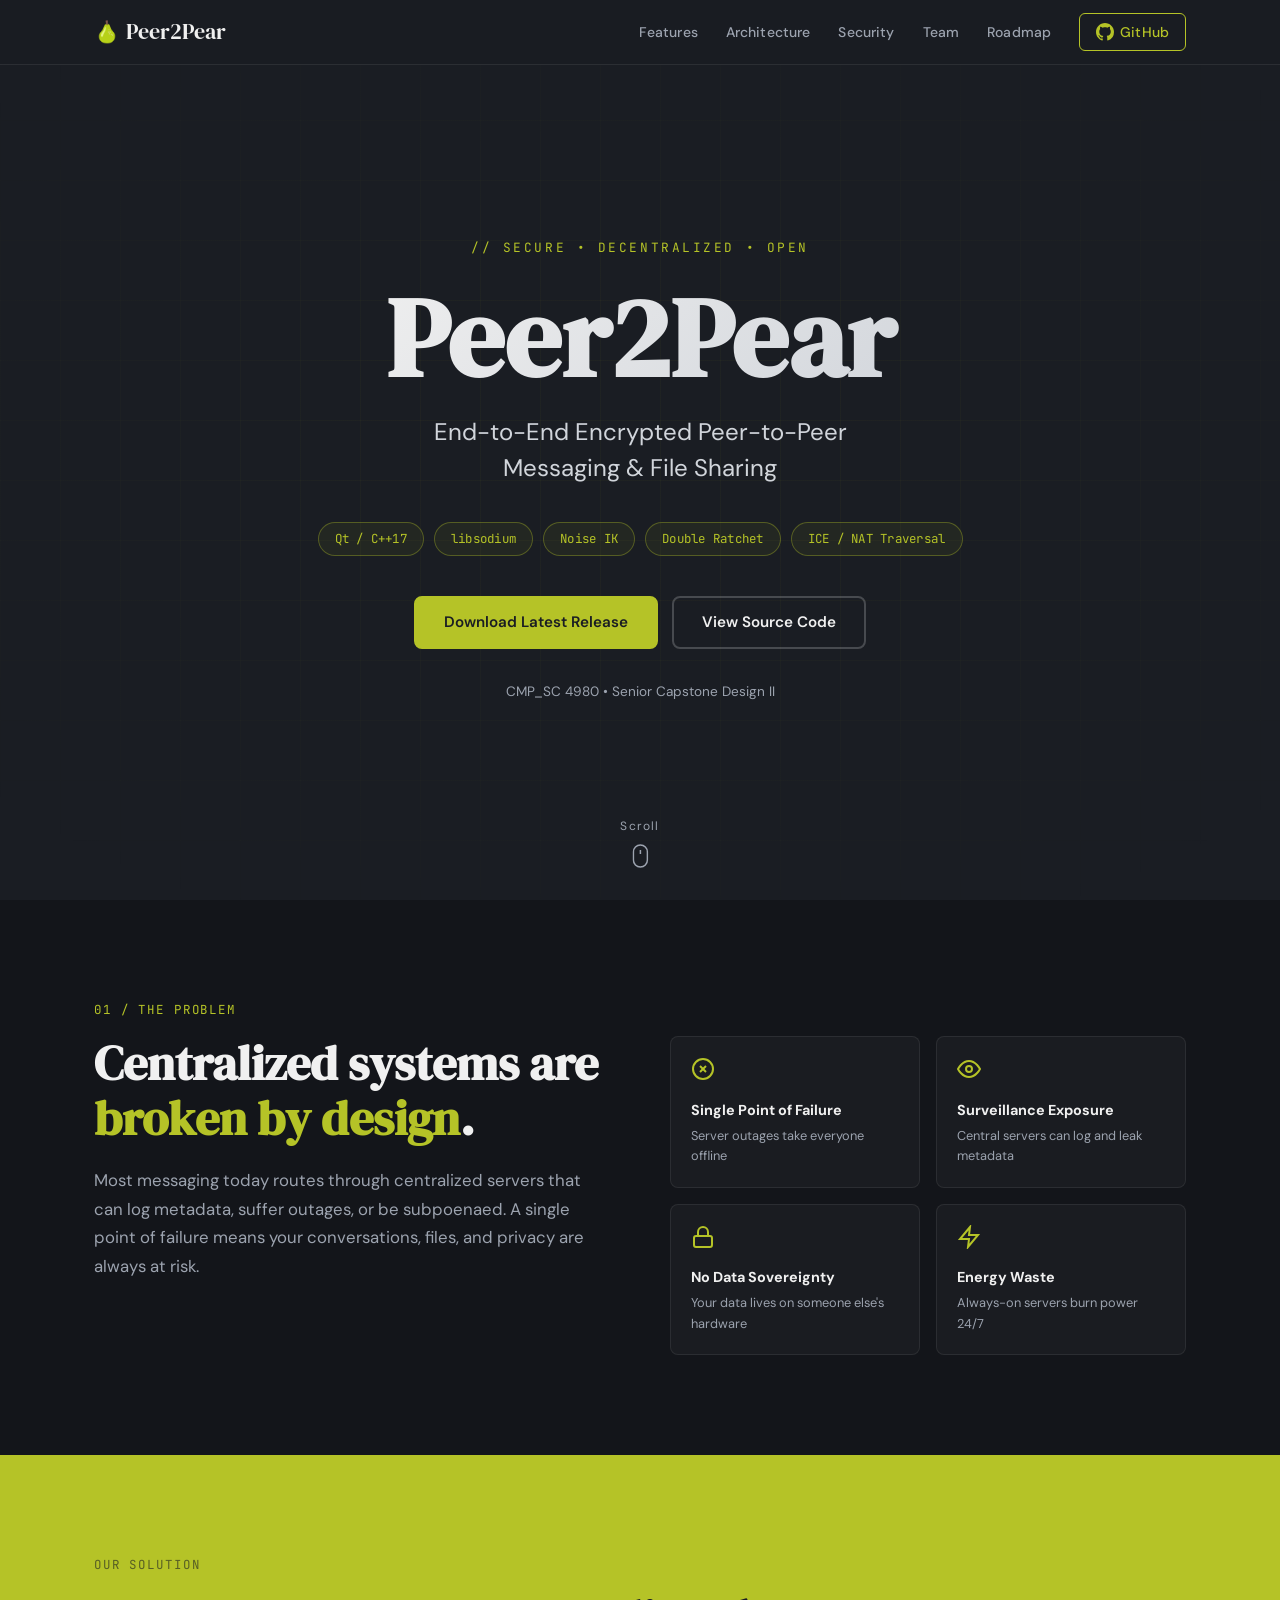
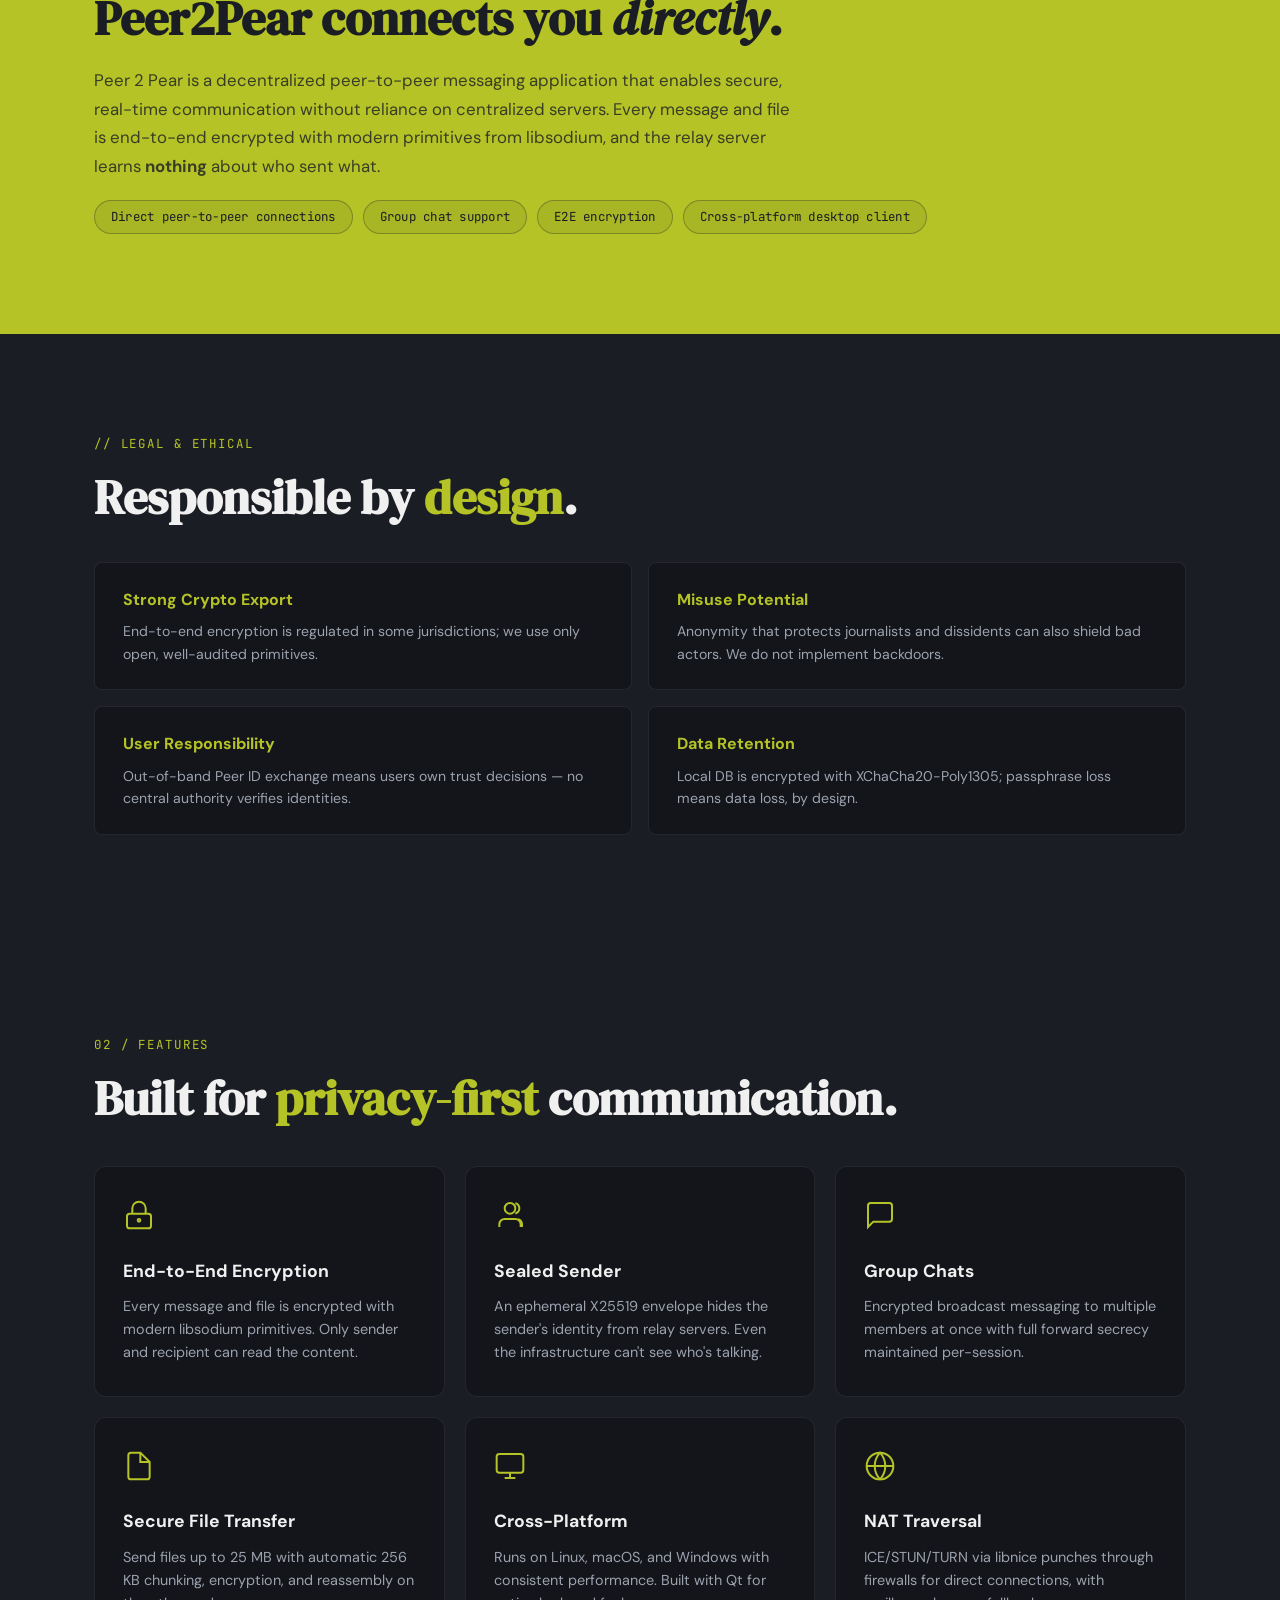
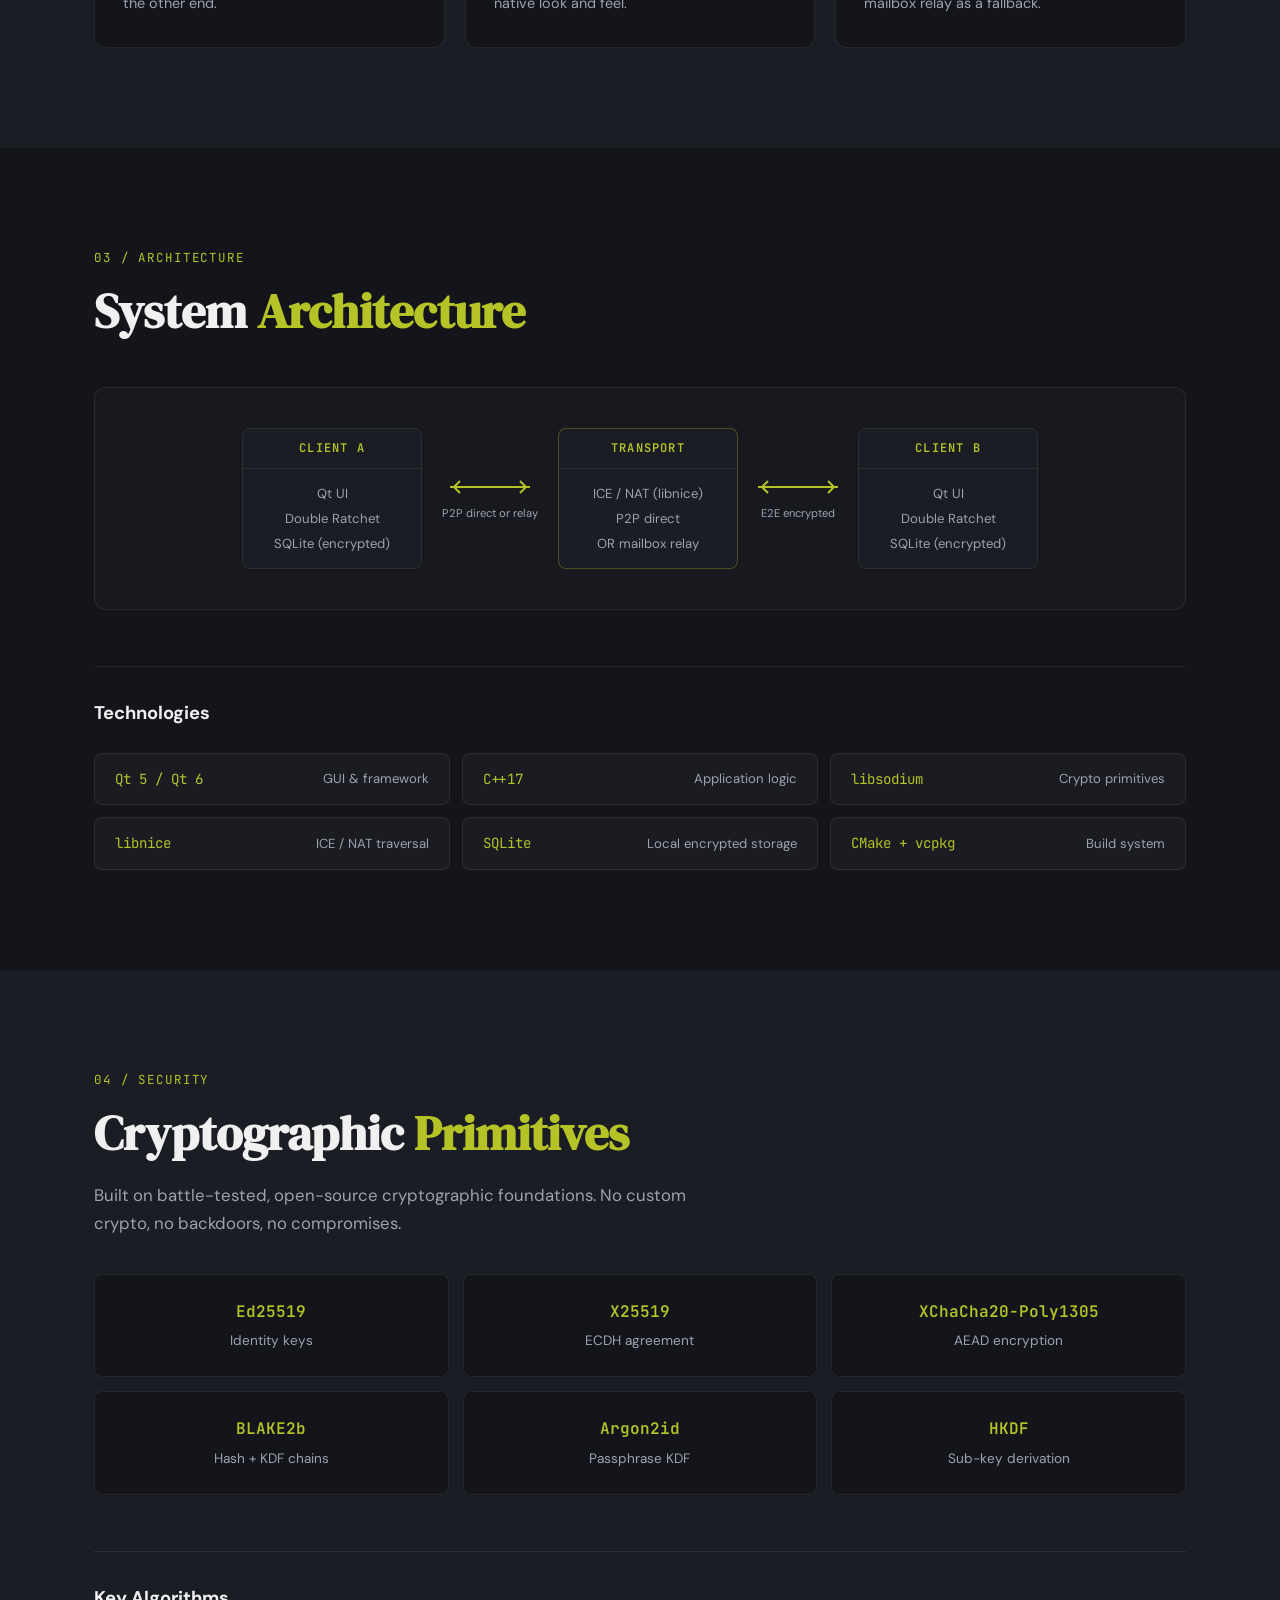
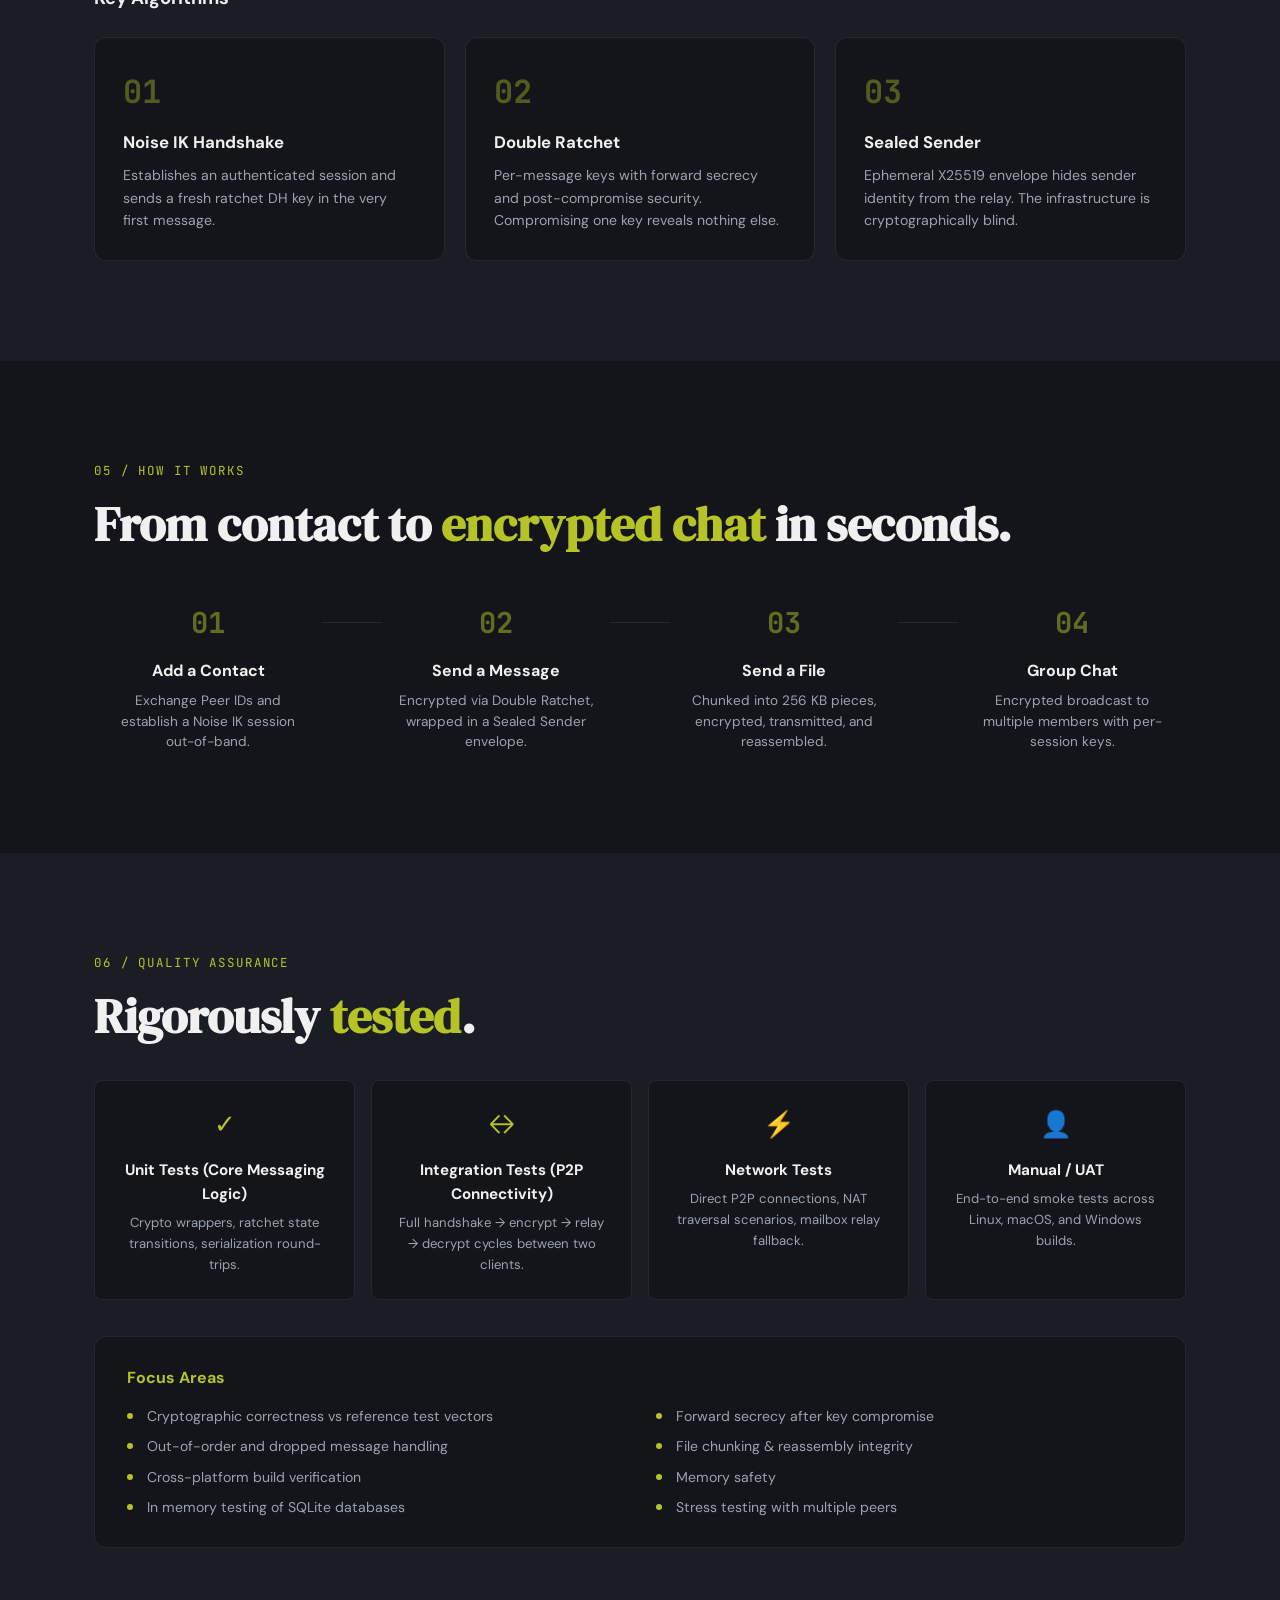
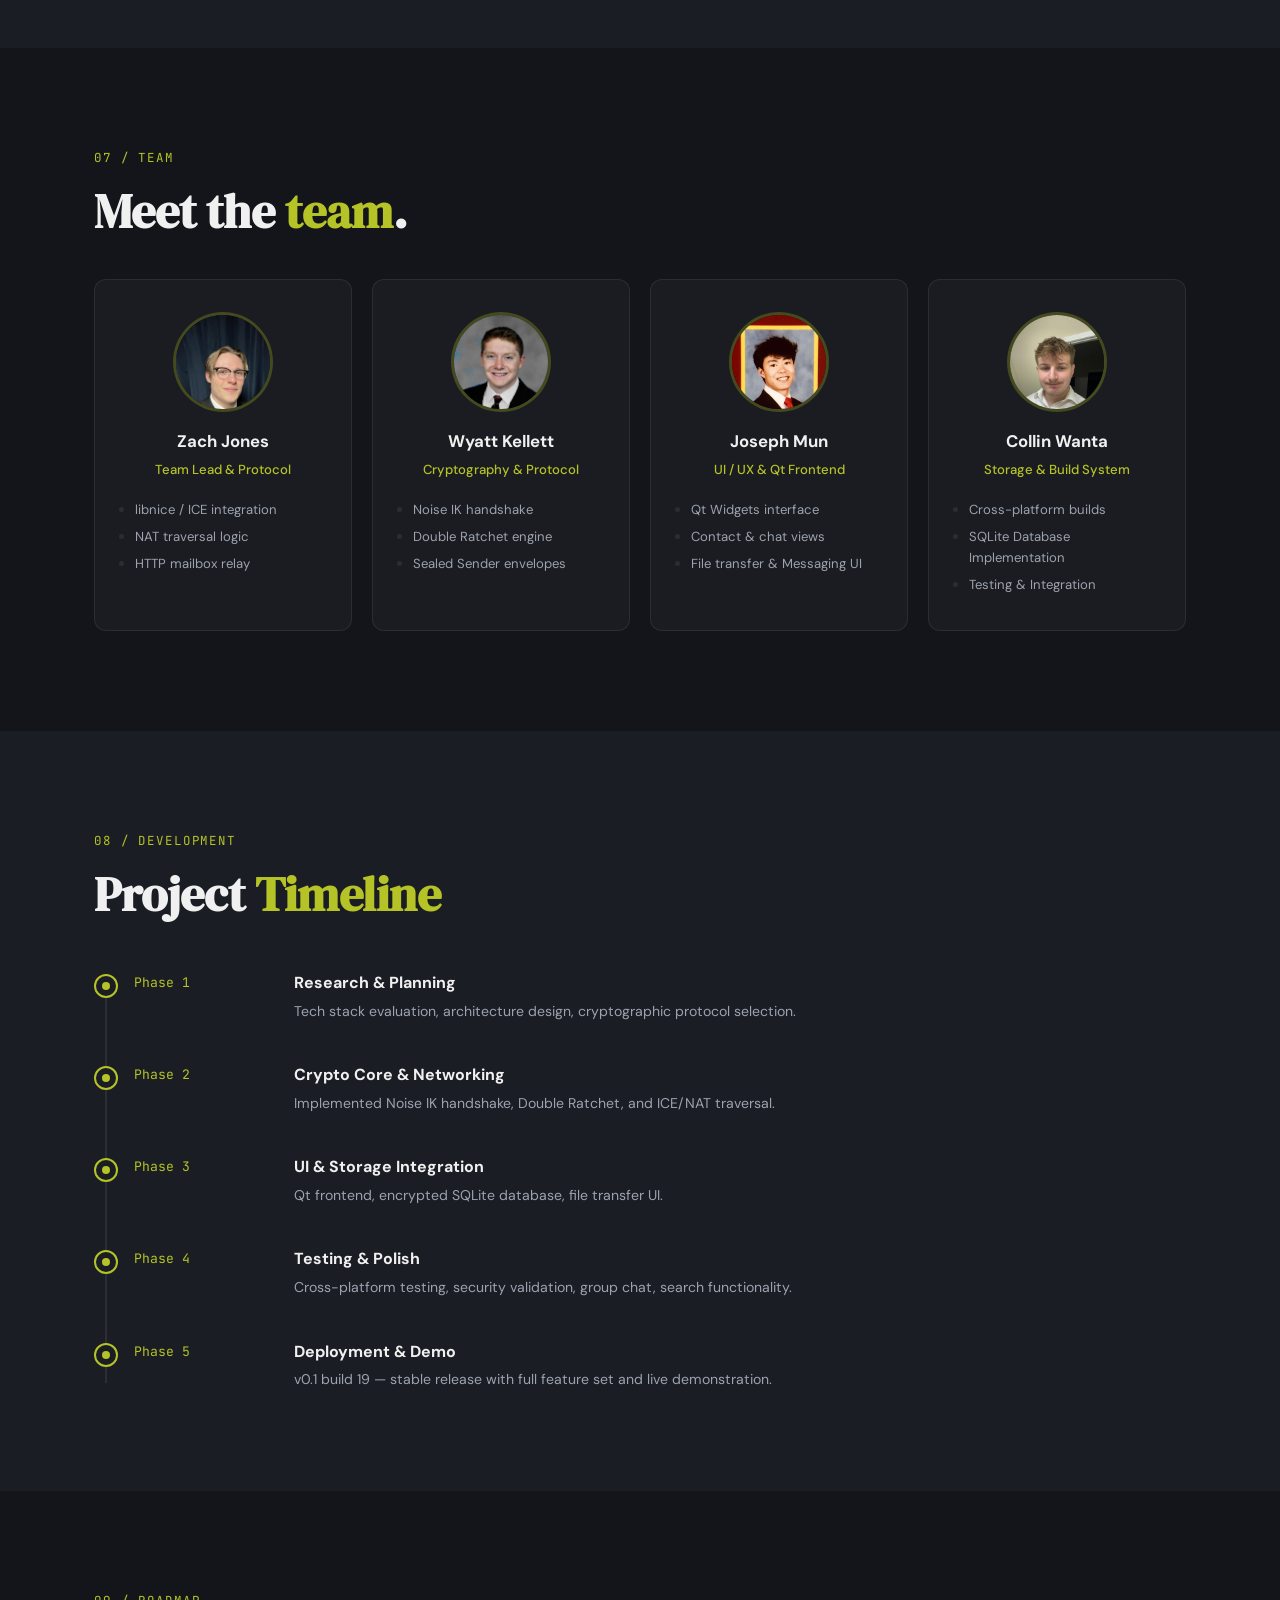
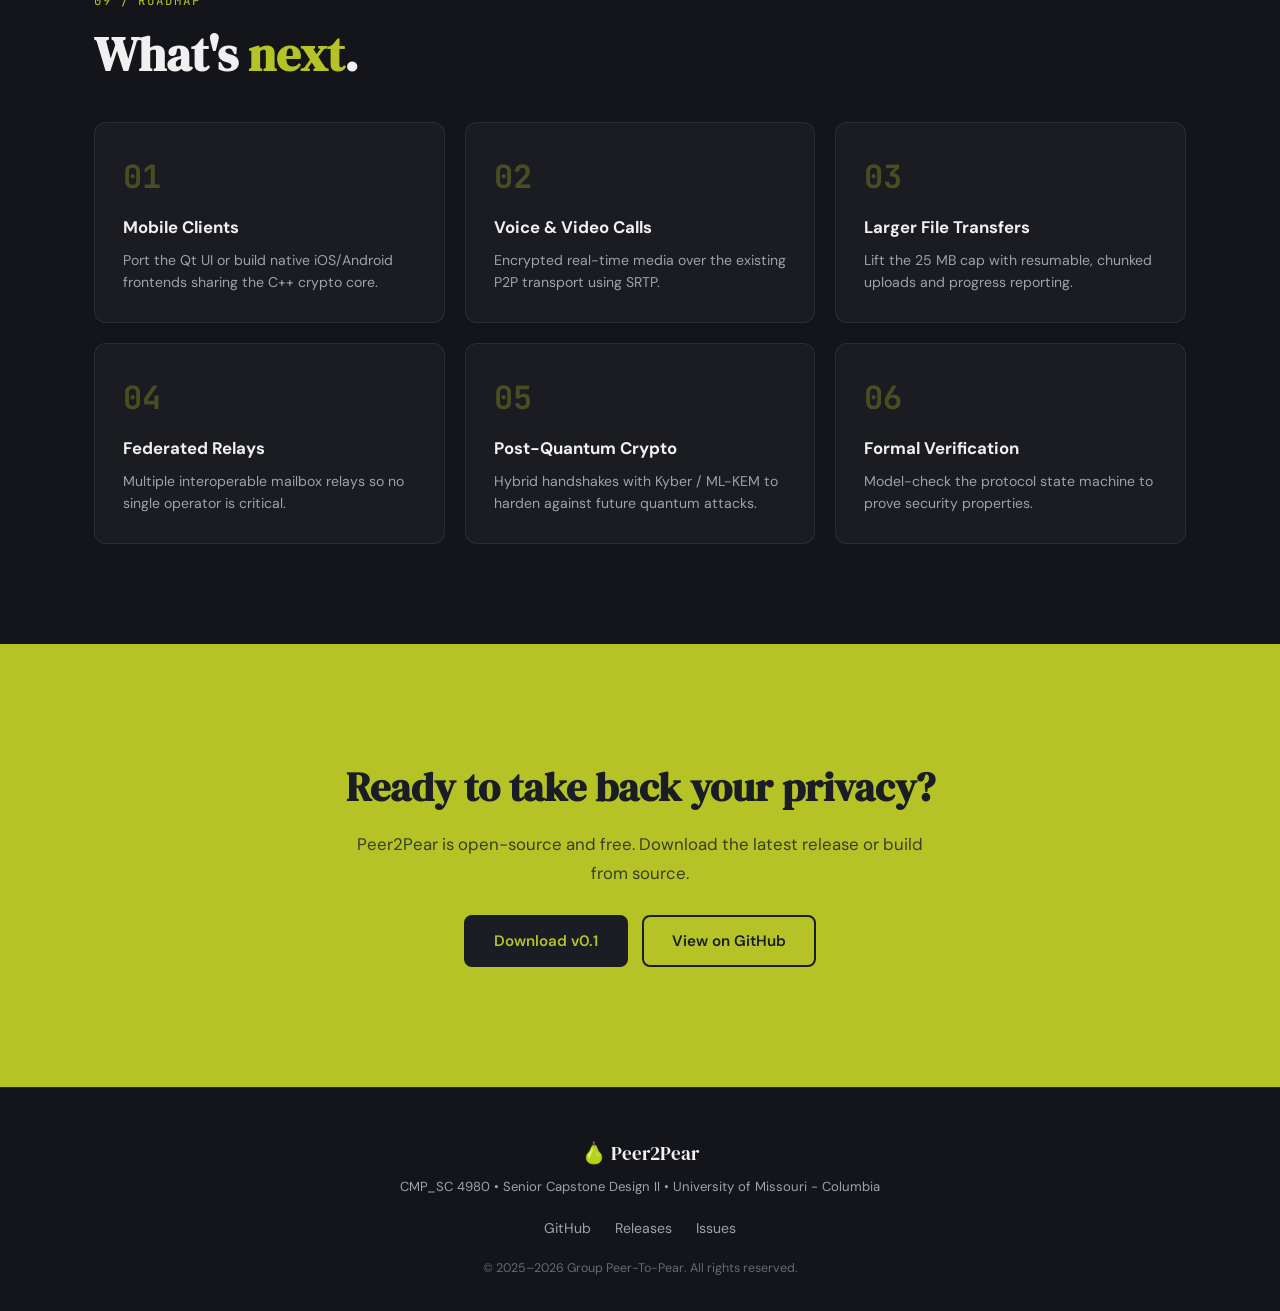
==== index.html @ 06caee1d "Initial commit: Peer2Pear project website Static single-page website for the Peer2Pear encrypted P2P" ====
<!DOCTYPE html>
<html lang="en">
<head>
  <meta charset="UTF-8">
  <meta name="viewport" content="width=device-width, initial-scale=1.0">
  <title>Peer2Pear - Encrypted P2P Messaging & File Sharing</title>
  <link rel="preconnect" href="https://fonts.googleapis.com">
  <link rel="preconnect" href="https://fonts.gstatic.com" crossorigin>
  <link href="https://fonts.googleapis.com/css2?family=DM+Sans:ital,wght@0,400;0,500;0,700&family=DM+Serif+Display&family=JetBrains+Mono:wght@400;500&display=swap" rel="stylesheet">
  <link rel="stylesheet" href="style.css">
</head>
<body>

  <!-- Navigation -->
  <nav class="nav" id="nav">
    <div class="nav-inner">
      <a href="#hero" class="nav-logo">
        <span class="logo-icon">&#x1F350;</span> Peer2Pear
      </a>
      <div class="nav-links" id="navLinks">
        <a href="#features">Features</a>
        <a href="#architecture">Architecture</a>
        <a href="#crypto">Security</a>
        <a href="#team">Team</a>
        <a href="#future">Roadmap</a>
        <a href="https://github.com/zjones2142/Peer2Pear" target="_blank" class="nav-btn">
          <svg width="18" height="18" viewBox="0 0 24 24" fill="currentColor"><path d="M12 0C5.37 0 0 5.37 0 12c0 5.31 3.435 9.795 8.205 11.385.6.105.825-.255.825-.57 0-.285-.015-1.23-.015-2.235-3.015.555-3.795-.735-4.035-1.41-.135-.345-.72-1.41-1.23-1.695-.42-.225-1.02-.78-.015-.795.945-.015 1.62.87 1.845 1.23 1.08 1.815 2.805 1.305 3.495.99.105-.78.42-1.305.765-1.605-2.67-.3-5.46-1.335-5.46-5.925 0-1.305.465-2.385 1.23-3.225-.12-.3-.54-1.53.12-3.18 0 0 1.005-.315 3.3 1.23.96-.27 1.98-.405 3-.405s2.04.135 3 .405c2.295-1.56 3.3-1.23 3.3-1.23.66 1.65.24 2.88.12 3.18.765.84 1.23 1.905 1.23 3.225 0 4.605-2.805 5.625-5.475 5.925.435.375.81 1.095.81 2.22 0 1.605-.015 2.895-.015 3.3 0 .315.225.69.825.57A12.02 12.02 0 0024 12c0-6.63-5.37-12-12-12z"/></svg>
          GitHub
        </a>
      </div>
      <button class="nav-toggle" id="navToggle" aria-label="Toggle menu">
        <span></span><span></span><span></span>
      </button>
    </div>
  </nav>

  <!-- Hero -->
  <section class="hero" id="hero">
    <div class="hero-bg-grid"></div>
    <div class="container hero-content">
      <p class="hero-tag">// SECURE &bull; DECENTRALIZED &bull; OPEN</p>
      <h1 class="hero-title">Peer2Pear</h1>
      <p class="hero-subtitle">End-to-End Encrypted Peer-to-Peer<br>Messaging & File Sharing</p>
      <div class="hero-pills">
        <span class="pill">Qt / C++17</span>
        <span class="pill">libsodium</span>
        <span class="pill">Noise IK</span>
        <span class="pill">Double Ratchet</span>
        <span class="pill">ICE / NAT Traversal</span>
      </div>
      <div class="hero-actions">
        <a href="https://github.com/zjones2142/Peer2Pear/releases" target="_blank" class="btn btn-primary">Download Latest Release</a>
        <a href="https://github.com/zjones2142/Peer2Pear" target="_blank" class="btn btn-outline">View Source Code</a>
      </div>
      <p class="hero-caption">CMP_SC 4980 &bull; Senior Capstone Design II</p>
    </div>
    <div class="hero-scroll-hint">
      <span>Scroll</span>
      <svg width="16" height="24" viewBox="0 0 16 24" fill="none" stroke="currentColor" stroke-width="1.5">
        <rect x="1" y="1" width="14" height="22" rx="7"/>
        <line x1="8" y1="6" x2="8" y2="10" class="scroll-dot"/>
      </svg>
    </div>
  </section>

  <!-- Problem / Solution -->
  <section class="section section-dark" id="about">
    <div class="container">
      <div class="section-label">01 / THE PROBLEM</div>
      <div class="two-col">
        <div>
          <h2 class="section-title">Centralized systems are <span class="accent">broken by design</span>.</h2>
          <p class="section-text">Most messaging today routes through centralized servers that can log metadata, suffer outages, or be subpoenaed. A single point of failure means your conversations, files, and privacy are always at risk.</p>
        </div>
        <div class="problem-cards">
          <div class="problem-card">
            <div class="problem-icon">
              <svg width="24" height="24" viewBox="0 0 24 24" fill="none" stroke="currentColor" stroke-width="2"><circle cx="12" cy="12" r="10"/><line x1="15" y1="9" x2="9" y2="15"/><line x1="9" y1="9" x2="15" y2="15"/></svg>
            </div>
            <h4>Single Point of Failure</h4>
            <p>Server outages take everyone offline</p>
          </div>
          <div class="problem-card">
            <div class="problem-icon">
              <svg width="24" height="24" viewBox="0 0 24 24" fill="none" stroke="currentColor" stroke-width="2"><path d="M1 12s4-8 11-8 11 8 11 8-4 8-11 8-11-8-11-8z"/><circle cx="12" cy="12" r="3"/></svg>
            </div>
            <h4>Surveillance Exposure</h4>
            <p>Central servers can log and leak metadata</p>
          </div>
          <div class="problem-card">
            <div class="problem-icon">
              <svg width="24" height="24" viewBox="0 0 24 24" fill="none" stroke="currentColor" stroke-width="2"><rect x="3" y="11" width="18" height="11" rx="2"/><path d="M7 11V7a5 5 0 0110 0v4"/></svg>
            </div>
            <h4>No Data Sovereignty</h4>
            <p>Your data lives on someone else's hardware</p>
          </div>
          <div class="problem-card">
            <div class="problem-icon">
              <svg width="24" height="24" viewBox="0 0 24 24" fill="none" stroke="currentColor" stroke-width="2"><path d="M13 2L3 14h9l-1 8 10-12h-9l1-8z"/></svg>
            </div>
            <h4>Energy Waste</h4>
            <p>Always-on servers burn power 24/7</p>
          </div>
        </div>
      </div>
    </div>
  </section>

  <section class="section section-lime" id="solution">
    <div class="container">
      <div class="section-label dark">OUR SOLUTION</div>
      <h2 class="section-title dark">Peer2Pear connects you <em>directly</em>.</h2>
      <p class="section-text dark solution-text">Peer 2 Pear is a decentralized peer-to-peer messaging application that enables secure, real-time communication without reliance on centralized servers. Every message and file is end-to-end encrypted with modern primitives from libsodium, and the relay server learns <strong>nothing</strong> about who sent what.</p>
      <div class="solution-features">
        <span class="pill pill-dark">Direct peer-to-peer connections</span>
        <span class="pill pill-dark">Group chat support</span>
        <span class="pill pill-dark">E2E encryption</span>
        <span class="pill pill-dark">Cross-platform desktop client</span>
      </div>
    </div>
  </section>

  <!-- Ethics -->
  <section class="section" id="ethics">
    <div class="container">
      <div class="section-label">// LEGAL & ETHICAL</div>
      <h2 class="section-title">Responsible by <span class="accent">design</span>.</h2>
      <div class="ethics-grid">
        <div class="ethics-card">
          <h4>Strong Crypto Export</h4>
          <p>End-to-end encryption is regulated in some jurisdictions; we use only open, well-audited primitives.</p>
        </div>
        <div class="ethics-card">
          <h4>Misuse Potential</h4>
          <p>Anonymity that protects journalists and dissidents can also shield bad actors. We do not implement backdoors.</p>
        </div>
        <div class="ethics-card">
          <h4>User Responsibility</h4>
          <p>Out-of-band Peer ID exchange means users own trust decisions &mdash; no central authority verifies identities.</p>
        </div>
        <div class="ethics-card">
          <h4>Data Retention</h4>
          <p>Local DB is encrypted with XChaCha20-Poly1305; passphrase loss means data loss, by design.</p>
        </div>
      </div>
    </div>
  </section>

  <!-- Features -->
  <section class="section" id="features">
    <div class="container">
      <div class="section-label">02 / FEATURES</div>
      <h2 class="section-title">Built for <span class="accent">privacy-first</span> communication.</h2>
      <div class="features-grid">
        <div class="feature-card">
          <div class="feature-icon">
            <svg width="32" height="32" viewBox="0 0 24 24" fill="none" stroke="currentColor" stroke-width="1.5"><rect x="3" y="11" width="18" height="11" rx="2"/><path d="M7 11V7a5 5 0 0110 0v4"/><circle cx="12" cy="16" r="1"/></svg>
          </div>
          <h3>End-to-End Encryption</h3>
          <p>Every message and file is encrypted with modern libsodium primitives. Only sender and recipient can read the content.</p>
        </div>
        <div class="feature-card">
          <div class="feature-icon">
            <svg width="32" height="32" viewBox="0 0 24 24" fill="none" stroke="currentColor" stroke-width="1.5"><path d="M20 21v-2a4 4 0 00-4-4H8a4 4 0 00-4 4v2"/><circle cx="12" cy="7" r="4"/><path d="M16 3.13a4 4 0 010 7.75"/><path d="M21 21v-2a4 4 0 00-3-3.87"/></svg>
          </div>
          <h3>Sealed Sender</h3>
          <p>An ephemeral X25519 envelope hides the sender's identity from relay servers. Even the infrastructure can't see who's talking.</p>
        </div>
        <div class="feature-card">
          <div class="feature-icon">
            <svg width="32" height="32" viewBox="0 0 24 24" fill="none" stroke="currentColor" stroke-width="1.5"><path d="M21 15a2 2 0 01-2 2H7l-4 4V5a2 2 0 012-2h14a2 2 0 012 2z"/></svg>
          </div>
          <h3>Group Chats</h3>
          <p>Encrypted broadcast messaging to multiple members at once with full forward secrecy maintained per-session.</p>
        </div>
        <div class="feature-card">
          <div class="feature-icon">
            <svg width="32" height="32" viewBox="0 0 24 24" fill="none" stroke="currentColor" stroke-width="1.5"><path d="M13 2H6a2 2 0 00-2 2v16a2 2 0 002 2h12a2 2 0 002-2V9z"/><polyline points="13 2 13 9 20 9"/></svg>
          </div>
          <h3>Secure File Transfer</h3>
          <p>Send files up to 25 MB with automatic 256 KB chunking, encryption, and reassembly on the other end.</p>
        </div>
        <div class="feature-card">
          <div class="feature-icon">
            <svg width="32" height="32" viewBox="0 0 24 24" fill="none" stroke="currentColor" stroke-width="1.5"><rect x="2" y="3" width="20" height="14" rx="2"/><line x1="8" y1="21" x2="16" y2="21"/><line x1="12" y1="17" x2="12" y2="21"/></svg>
          </div>
          <h3>Cross-Platform</h3>
          <p>Runs on Linux, macOS, and Windows with consistent performance. Built with Qt for native look and feel.</p>
        </div>
        <div class="feature-card">
          <div class="feature-icon">
            <svg width="32" height="32" viewBox="0 0 24 24" fill="none" stroke="currentColor" stroke-width="1.5"><circle cx="12" cy="12" r="10"/><path d="M2 12h20"/><path d="M12 2a15.3 15.3 0 014 10 15.3 15.3 0 01-4 10 15.3 15.3 0 01-4-10 15.3 15.3 0 014-10z"/></svg>
          </div>
          <h3>NAT Traversal</h3>
          <p>ICE/STUN/TURN via libnice punches through firewalls for direct connections, with mailbox relay as a fallback.</p>
        </div>
      </div>
    </div>
  </section>

  <!-- Architecture -->
  <section class="section section-dark" id="architecture">
    <div class="container">
      <div class="section-label">03 / ARCHITECTURE</div>
      <h2 class="section-title">System <span class="accent">Architecture</span></h2>
      <div class="arch-diagram">
        <div class="arch-node">
          <div class="arch-node-header">CLIENT A</div>
          <div class="arch-node-body">
            <span>Qt UI</span>
            <span>Double Ratchet</span>
            <span>SQLite (encrypted)</span>
          </div>
        </div>
        <div class="arch-arrow">
          <svg width="80" height="24" viewBox="0 0 80 24" fill="none" stroke="var(--lime)" stroke-width="2">
            <line x1="0" y1="12" x2="76" y2="12"/>
            <polyline points="70,6 76,12 70,18"/>
            <line x1="80" y1="12" x2="4" y2="12"/>
            <polyline points="10,6 4,12 10,18"/>
          </svg>
          <span class="arch-arrow-label">P2P direct or relay</span>
        </div>
        <div class="arch-node arch-node-transport">
          <div class="arch-node-header">TRANSPORT</div>
          <div class="arch-node-body">
            <span>ICE / NAT (libnice)</span>
            <span>P2P direct</span>
            <span>OR mailbox relay</span>
          </div>
        </div>
        <div class="arch-arrow">
          <svg width="80" height="24" viewBox="0 0 80 24" fill="none" stroke="var(--lime)" stroke-width="2">
            <line x1="0" y1="12" x2="76" y2="12"/>
            <polyline points="70,6 76,12 70,18"/>
            <line x1="80" y1="12" x2="4" y2="12"/>
            <polyline points="10,6 4,12 10,18"/>
          </svg>
          <span class="arch-arrow-label">E2E encrypted</span>
        </div>
        <div class="arch-node">
          <div class="arch-node-header">CLIENT B</div>
          <div class="arch-node-body">
            <span>Qt UI</span>
            <span>Double Ratchet</span>
            <span>SQLite (encrypted)</span>
          </div>
        </div>
      </div>

      <h3 class="subsection-title">Technologies</h3>
      <div class="tech-grid">
        <div class="tech-item">
          <span class="tech-name">Qt 5 / Qt 6</span>
          <span class="tech-desc">GUI & framework</span>
        </div>
        <div class="tech-item">
          <span class="tech-name">C++17</span>
          <span class="tech-desc">Application logic</span>
        </div>
        <div class="tech-item">
          <span class="tech-name">libsodium</span>
          <span class="tech-desc">Crypto primitives</span>
        </div>
        <div class="tech-item">
          <span class="tech-name">libnice</span>
          <span class="tech-desc">ICE / NAT traversal</span>
        </div>
        <div class="tech-item">
          <span class="tech-name">SQLite</span>
          <span class="tech-desc">Local encrypted storage</span>
        </div>
        <div class="tech-item">
          <span class="tech-name">CMake + vcpkg</span>
          <span class="tech-desc">Build system</span>
        </div>
      </div>
    </div>
  </section>

  <!-- Cryptography -->
  <section class="section" id="crypto">
    <div class="container">
      <div class="section-label">04 / SECURITY</div>
      <h2 class="section-title">Cryptographic <span class="accent">Primitives</span></h2>
      <p class="section-text">Built on battle-tested, open-source cryptographic foundations. No custom crypto, no backdoors, no compromises.</p>

      <div class="crypto-grid">
        <div class="crypto-card">
          <div class="crypto-name">Ed25519</div>
          <div class="crypto-use">Identity keys</div>
        </div>
        <div class="crypto-card">
          <div class="crypto-name">X25519</div>
          <div class="crypto-use">ECDH agreement</div>
        </div>
        <div class="crypto-card">
          <div class="crypto-name">XChaCha20-Poly1305</div>
          <div class="crypto-use">AEAD encryption</div>
        </div>
        <div class="crypto-card">
          <div class="crypto-name">BLAKE2b</div>
          <div class="crypto-use">Hash + KDF chains</div>
        </div>
        <div class="crypto-card">
          <div class="crypto-name">Argon2id</div>
          <div class="crypto-use">Passphrase KDF</div>
        </div>
        <div class="crypto-card">
          <div class="crypto-name">HKDF</div>
          <div class="crypto-use">Sub-key derivation</div>
        </div>
      </div>

      <h3 class="subsection-title">Key Algorithms</h3>
      <div class="algo-grid">
        <div class="algo-card">
          <div class="algo-number">01</div>
          <h4>Noise IK Handshake</h4>
          <p>Establishes an authenticated session and sends a fresh ratchet DH key in the very first message.</p>
        </div>
        <div class="algo-card">
          <div class="algo-number">02</div>
          <h4>Double Ratchet</h4>
          <p>Per-message keys with forward secrecy and post-compromise security. Compromising one key reveals nothing else.</p>
        </div>
        <div class="algo-card">
          <div class="algo-number">03</div>
          <h4>Sealed Sender</h4>
          <p>Ephemeral X25519 envelope hides sender identity from the relay. The infrastructure is cryptographically blind.</p>
        </div>
      </div>
    </div>
  </section>

  <!-- How It Works -->
  <section class="section section-dark" id="demo">
    <div class="container">
      <div class="section-label">05 / HOW IT WORKS</div>
      <h2 class="section-title">From contact to <span class="accent">encrypted chat</span> in seconds.</h2>
      <div class="steps-grid">
        <div class="step">
          <div class="step-num">01</div>
          <h4>Add a Contact</h4>
          <p>Exchange Peer IDs and establish a Noise IK session out-of-band.</p>
        </div>
        <div class="step-line"></div>
        <div class="step">
          <div class="step-num">02</div>
          <h4>Send a Message</h4>
          <p>Encrypted via Double Ratchet, wrapped in a Sealed Sender envelope.</p>
        </div>
        <div class="step-line"></div>
        <div class="step">
          <div class="step-num">03</div>
          <h4>Send a File</h4>
          <p>Chunked into 256 KB pieces, encrypted, transmitted, and reassembled.</p>
        </div>
        <div class="step-line"></div>
        <div class="step">
          <div class="step-num">04</div>
          <h4>Group Chat</h4>
          <p>Encrypted broadcast to multiple members with per-session keys.</p>
        </div>
      </div>
    </div>
  </section>

  <!-- Testing -->
  <section class="section" id="testing">
    <div class="container">
      <div class="section-label">06 / QUALITY ASSURANCE</div>
      <h2 class="section-title">Rigorously <span class="accent">tested</span>.</h2>
      <div class="testing-grid">
        <div class="test-card">
          <div class="test-icon">&#10003;</div>
          <h4>Unit Tests (Core Messaging Logic)</h4>
          <p>Crypto wrappers, ratchet state transitions, serialization round-trips.</p>
        </div>
        <div class="test-card">
          <div class="test-icon">&#8596;</div>
          <h4>Integration Tests (P2P Connectivity)</h4>
          <p>Full handshake &rarr; encrypt &rarr; relay &rarr; decrypt cycles between two clients.</p>
        </div>
        <div class="test-card">
          <div class="test-icon">&#9889;</div>
          <h4>Network Tests</h4>
          <p>Direct P2P connections, NAT traversal scenarios, mailbox relay fallback.</p>
        </div>
        <div class="test-card">
          <div class="test-icon">&#128100;</div>
          <h4>Manual / UAT</h4>
          <p>End-to-end smoke tests across Linux, macOS, and Windows builds.</p>
        </div>
      </div>
      <div class="focus-areas">
        <h4>Focus Areas</h4>
        <ul>
          <li>Cryptographic correctness vs reference test vectors</li>
          <li>Forward secrecy after key compromise</li>
          <li>Out-of-order and dropped message handling</li>
          <li>File chunking & reassembly integrity</li>
          <li>Cross-platform build verification</li>
          <li>Memory safety</li>
          <li>In memory testing of SQLite databases</li>
          <li>Stress testing with multiple peers</li>
        </ul>
      </div>
    </div>
  </section>

  <!-- Team -->
  <section class="section section-dark" id="team">
    <div class="container">
      <div class="section-label">07 / TEAM</div>
      <h2 class="section-title">Meet the <span class="accent">team</span>.</h2>
      <div class="team-grid">
        <div class="team-card">
          <img class="team-photo" src="images/wyatt.jpg" alt="Zach Jones">
          <h4>Zach Jones</h4>
          <p class="team-role">Team Lead & Protocol</p>
          <ul>
            <li>libnice / ICE integration</li>
            <li>NAT traversal logic</li>
            <li>HTTP mailbox relay</li>
          </ul>
        </div>
        <div class="team-card">
          <img class="team-photo" src="images/collin.png" alt="Wyatt Kellett">
          <h4>Wyatt Kellett</h4>
          <p class="team-role">Cryptography & Protocol</p>
          <ul>
            <li>Noise IK handshake</li>
            <li>Double Ratchet engine</li>
            <li>Sealed Sender envelopes</li>
          </ul>
        </div>
        <div class="team-card">
          <img class="team-photo" src="images/joseph.jpg" alt="Joseph Mun">
          <h4>Joseph Mun</h4>
          <p class="team-role">UI / UX & Qt Frontend</p>
          <ul>
            <li>Qt Widgets interface</li>
            <li>Contact & chat views</li>
            <li>File transfer & Messaging UI</li>
          </ul>
        </div>
        <div class="team-card">
          <img class="team-photo" src="images/zach.png" alt="Collin Wanta">
          <h4>Collin Wanta</h4>
          <p class="team-role">Storage & Build System</p>
          <ul>
            <li>Cross-platform builds</li>
            <li>SQLite Database Implementation</li>
            <li>Testing & Integration</li>
          </ul>
        </div>
      </div>
    </div>
  </section>

  <!-- Timeline -->
  <section class="section" id="timeline">
    <div class="container">
      <div class="section-label">08 / DEVELOPMENT</div>
      <h2 class="section-title">Project <span class="accent">Timeline</span></h2>
      <div class="timeline">
        <div class="timeline-item">
          <div class="timeline-dot"></div>
          <div class="timeline-date">Phase 1</div>
          <div class="timeline-content">
            <h4>Research & Planning</h4>
            <p>Tech stack evaluation, architecture design, cryptographic protocol selection.</p>
          </div>
        </div>
        <div class="timeline-item">
          <div class="timeline-dot"></div>
          <div class="timeline-date">Phase 2</div>
          <div class="timeline-content">
            <h4>Crypto Core & Networking</h4>
            <p>Implemented Noise IK handshake, Double Ratchet, and ICE/NAT traversal.</p>
          </div>
        </div>
        <div class="timeline-item">
          <div class="timeline-dot"></div>
          <div class="timeline-date">Phase 3</div>
          <div class="timeline-content">
            <h4>UI & Storage Integration</h4>
            <p>Qt frontend, encrypted SQLite database, file transfer UI.</p>
          </div>
        </div>
        <div class="timeline-item">
          <div class="timeline-dot"></div>
          <div class="timeline-date">Phase 4</div>
          <div class="timeline-content">
            <h4>Testing & Polish</h4>
            <p>Cross-platform testing, security validation, group chat, search functionality.</p>
          </div>
        </div>
        <div class="timeline-item">
          <div class="timeline-dot"></div>
          <div class="timeline-date">Phase 5</div>
          <div class="timeline-content">
            <h4>Deployment & Demo</h4>
            <p>v0.1 build 19 &mdash; stable release with full feature set and live demonstration.</p>
          </div>
        </div>
      </div>
    </div>
  </section>

  <!-- Future -->
  <section class="section section-dark" id="future">
    <div class="container">
      <div class="section-label">09 / ROADMAP</div>
      <h2 class="section-title">What's <span class="accent">next</span>.</h2>
      <div class="future-grid">
        <div class="future-card">
          <div class="future-num">01</div>
          <h4>Mobile Clients</h4>
          <p>Port the Qt UI or build native iOS/Android frontends sharing the C++ crypto core.</p>
        </div>
        <div class="future-card">
          <div class="future-num">02</div>
          <h4>Voice & Video Calls</h4>
          <p>Encrypted real-time media over the existing P2P transport using SRTP.</p>
        </div>
        <div class="future-card">
          <div class="future-num">03</div>
          <h4>Larger File Transfers</h4>
          <p>Lift the 25 MB cap with resumable, chunked uploads and progress reporting.</p>
        </div>
        <div class="future-card">
          <div class="future-num">04</div>
          <h4>Federated Relays</h4>
          <p>Multiple interoperable mailbox relays so no single operator is critical.</p>
        </div>
        <div class="future-card">
          <div class="future-num">05</div>
          <h4>Post-Quantum Crypto</h4>
          <p>Hybrid handshakes with Kyber / ML-KEM to harden against future quantum attacks.</p>
        </div>
        <div class="future-card">
          <div class="future-num">06</div>
          <h4>Formal Verification</h4>
          <p>Model-check the protocol state machine to prove security properties.</p>
        </div>
      </div>
    </div>
  </section>

  <!-- CTA / Download -->
  <section class="section section-lime" id="download">
    <div class="container cta-section">
      <h2 class="section-title dark">Ready to take back your privacy?</h2>
      <p class="section-text dark">Peer2Pear is open-source and free. Download the latest release or build from source.</p>
      <div class="cta-buttons">
        <a href="https://github.com/zjones2142/Peer2Pear/releases" target="_blank" class="btn btn-dark">Download v0.1</a>
        <a href="https://github.com/zjones2142/Peer2Pear" target="_blank" class="btn btn-dark-outline">View on GitHub</a>
      </div>
    </div>
  </section>

  <!-- Footer -->
  <footer class="footer">
    <div class="container footer-inner">
      <div class="footer-brand">
        <span class="logo-icon">&#x1F350;</span> Peer2Pear
        <p>CMP_SC 4980 &bull; Senior Capstone Design II &bull; University of Missouri - Columbia</p>
      </div>
      <div class="footer-links">
        <a href="https://github.com/zjones2142/Peer2Pear" target="_blank">GitHub</a>
        <a href="https://github.com/zjones2142/Peer2Pear/releases" target="_blank">Releases</a>
        <a href="https://github.com/zjones2142/Peer2Pear/issues" target="_blank">Issues</a>
      </div>
      <p class="footer-copy">&copy; 2025&ndash;2026 Group Peer-To-Pear. All rights reserved.</p>
    </div>
  </footer>

  <script src="script.js"></script>
</body>
</html>
---- style.css ----
/* === Variables === */
:root {
  --bg: #1a1d23;
  --bg-dark: #13151a;
  --bg-card: #22252d;
  --lime: #b5c327;
  --lime-dim: rgba(181, 195, 39, 0.15);
  --lime-dark: #8a9520;
  --white: #f0f0f0;
  --gray: #9ca3af;
  --gray-light: #d1d5db;
  --border: rgba(255, 255, 255, 0.08);
  --font-body: 'DM Sans', sans-serif;
  --font-display: 'DM Serif Display', serif;
  --font-mono: 'JetBrains Mono', monospace;
  --container: 1140px;
  --radius: 12px;
  --radius-sm: 8px;
}

/* === Reset === */
*, *::before, *::after { box-sizing: border-box; margin: 0; padding: 0; }
html { scroll-behavior: smooth; scroll-padding-top: 80px; }
body {
  font-family: var(--font-body);
  background: var(--bg);
  color: var(--white);
  line-height: 1.6;
  -webkit-font-smoothing: antialiased;
}
a { color: inherit; text-decoration: none; }
ul { list-style: none; }
img { max-width: 100%; display: block; }

/* === Container === */
.container { max-width: var(--container); margin: 0 auto; padding: 0 24px; }

/* === Navigation === */
.nav {
  position: fixed; top: 0; left: 0; right: 0; z-index: 100;
  background: rgba(26, 29, 35, 0.85);
  backdrop-filter: blur(20px);
  border-bottom: 1px solid var(--border);
  transition: background 0.3s;
}
.nav-inner {
  max-width: var(--container); margin: 0 auto; padding: 0 24px;
  display: flex; align-items: center; justify-content: space-between;
  height: 64px;
}
.nav-logo {
  font-family: var(--font-display); font-size: 1.35rem;
  display: flex; align-items: center; gap: 6px;
}
.logo-icon { font-size: 1.3rem; }
.nav-links { display: flex; align-items: center; gap: 28px; }
.nav-links a {
  font-size: 0.875rem; font-weight: 500; color: var(--gray);
  transition: color 0.2s; letter-spacing: 0.01em;
}
.nav-links a:hover { color: var(--white); }
.nav-btn {
  display: inline-flex !important; align-items: center; gap: 6px;
  padding: 7px 16px; border: 1px solid var(--lime);
  border-radius: 6px; color: var(--lime) !important;
  font-weight: 500; transition: all 0.2s;
}
.nav-btn:hover { background: var(--lime); color: var(--bg) !important; }
.nav-toggle { display: none; background: none; border: none; cursor: pointer; padding: 4px; }
.nav-toggle span {
  display: block; width: 22px; height: 2px; background: var(--white);
  margin: 5px 0; transition: all 0.3s;
}

/* === Hero === */
.hero {
  min-height: 100vh; display: flex; flex-direction: column;
  align-items: center; justify-content: center;
  position: relative; overflow: hidden;
  padding: 120px 24px 80px;
}
.hero-bg-grid {
  position: absolute; inset: 0;
  background-image:
    linear-gradient(rgba(181, 195, 39, 0.04) 1px, transparent 1px),
    linear-gradient(90deg, rgba(181, 195, 39, 0.04) 1px, transparent 1px);
  background-size: 60px 60px;
  mask-image: radial-gradient(ellipse 70% 60% at 50% 50%, black 20%, transparent 100%);
}
.hero-content { text-align: center; position: relative; z-index: 1; }
.hero-tag {
  font-family: var(--font-mono); font-size: 0.8rem;
  color: var(--lime); letter-spacing: 0.2em; margin-bottom: 24px;
}
.hero-title {
  font-family: var(--font-display); font-size: clamp(3.5rem, 10vw, 7rem);
  line-height: 1; margin-bottom: 20px;
  background: linear-gradient(135deg, var(--white) 0%, var(--gray-light) 100%);
  -webkit-background-clip: text; -webkit-text-fill-color: transparent;
  background-clip: text;
}
.hero-subtitle {
  font-size: clamp(1.1rem, 2.5vw, 1.5rem);
  color: var(--gray-light); margin-bottom: 36px; line-height: 1.5;
}
.hero-pills { display: flex; flex-wrap: wrap; justify-content: center; gap: 10px; margin-bottom: 40px; }
.pill {
  font-family: var(--font-mono); font-size: 0.78rem;
  padding: 6px 16px; border: 1px solid rgba(181, 195, 39, 0.35);
  border-radius: 100px; color: var(--lime); letter-spacing: 0.02em;
  background: rgba(181, 195, 39, 0.06);
}
.hero-actions { display: flex; gap: 14px; justify-content: center; flex-wrap: wrap; margin-bottom: 32px; }
.hero-caption { font-size: 0.85rem; color: var(--gray); }
.hero-scroll-hint {
  position: absolute; bottom: 32px; left: 50%; transform: translateX(-50%);
  display: flex; flex-direction: column; align-items: center; gap: 8px;
  color: var(--gray); font-size: 0.75rem; letter-spacing: 0.1em;
  animation: float 2.5s ease-in-out infinite;
}
.scroll-dot { animation: scrollDot 2s ease-in-out infinite; }
@keyframes float { 0%, 100% { transform: translateX(-50%) translateY(0); } 50% { transform: translateX(-50%) translateY(6px); } }
@keyframes scrollDot { 0%, 100% { opacity: 0; transform: translateY(0); } 50% { opacity: 1; transform: translateY(3px); } }

/* === Buttons === */
.btn {
  display: inline-flex; align-items: center; gap: 8px;
  padding: 12px 28px; border-radius: 8px; font-weight: 600;
  font-size: 0.95rem; transition: all 0.25s; border: 2px solid transparent;
}
.btn-primary { background: var(--lime); color: var(--bg); border-color: var(--lime); }
.btn-primary:hover { background: var(--lime-dark); border-color: var(--lime-dark); transform: translateY(-2px); box-shadow: 0 8px 24px rgba(181, 195, 39, 0.25); }
.btn-outline { border-color: rgba(255,255,255,0.2); color: var(--white); }
.btn-outline:hover { border-color: var(--white); background: rgba(255,255,255,0.05); transform: translateY(-2px); }
.btn-dark { background: var(--bg); color: var(--lime); border-color: var(--bg); }
.btn-dark:hover { background: var(--bg-dark); transform: translateY(-2px); box-shadow: 0 8px 24px rgba(0,0,0,0.3); }
.btn-dark-outline { border: 2px solid var(--bg); color: var(--bg); background: transparent; }
.btn-dark-outline:hover { background: var(--bg); color: var(--lime); transform: translateY(-2px); }

/* === Sections === */
.section { padding: 100px 0; }
.section-dark { background: var(--bg-dark); }
.section-lime { background: var(--lime); }
.section-label {
  font-family: var(--font-mono); font-size: 0.78rem;
  color: var(--lime); letter-spacing: 0.15em; margin-bottom: 16px;
  text-transform: uppercase;
}
.section-label.dark { color: var(--bg); opacity: 0.6; }
.section-title {
  font-family: var(--font-display); font-size: clamp(2rem, 4vw, 3rem);
  line-height: 1.15; margin-bottom: 20px;
}
.section-title.dark { color: var(--bg); }
.accent { color: var(--lime); }
.section-text { color: var(--gray); font-size: 1.05rem; max-width: 640px; line-height: 1.7; }
.section-text.dark { color: var(--bg); opacity: 0.8; }
.solution-text { max-width: 700px; }
.subsection-title {
  font-size: 1.15rem; font-weight: 700;
  margin-top: 56px; margin-bottom: 24px;
  padding-top: 32px; border-top: 1px solid var(--border);
}

/* === Two Col === */
.two-col { display: grid; grid-template-columns: 1fr 1fr; gap: 60px; align-items: start; margin-top: 16px; }

/* === Problem Cards === */
.problem-cards { display: grid; grid-template-columns: 1fr 1fr; gap: 16px; }
.problem-card {
  padding: 20px; background: rgba(255,255,255,0.03);
  border: 1px solid var(--border); border-radius: var(--radius-sm);
  transition: border-color 0.2s;
}
.problem-card:hover { border-color: rgba(181, 195, 39, 0.3); }
.problem-icon { color: var(--lime); margin-bottom: 10px; }
.problem-card h4 { font-size: 0.9rem; margin-bottom: 4px; }
.problem-card p { font-size: 0.8rem; color: var(--gray); }

/* === Ethics Grid === */
.ethics-grid { display: grid; grid-template-columns: repeat(2, 1fr); gap: 16px; margin-top: 36px; }
.ethics-card {
  padding: 24px 28px; background: var(--bg-dark);
  border: 1px solid var(--border); border-radius: var(--radius-sm);
  transition: border-color 0.2s;
}
.ethics-card:hover { border-color: rgba(181, 195, 39, 0.3); }
.ethics-card h4 { font-size: 1rem; margin-bottom: 8px; color: var(--lime); }
.ethics-card p { font-size: 0.88rem; color: var(--gray); line-height: 1.6; }

/* === Features Grid === */
.features-grid { display: grid; grid-template-columns: repeat(3, 1fr); gap: 20px; margin-top: 40px; }
.feature-card {
  padding: 32px 28px; background: var(--bg-dark);
  border: 1px solid var(--border); border-radius: var(--radius);
  transition: all 0.3s;
}
.feature-card:hover { border-color: rgba(181, 195, 39, 0.3); transform: translateY(-4px); box-shadow: 0 12px 40px rgba(0,0,0,0.2); }
.feature-icon { color: var(--lime); margin-bottom: 18px; }
.feature-card h3 { font-size: 1.1rem; margin-bottom: 10px; }
.feature-card p { font-size: 0.9rem; color: var(--gray); line-height: 1.6; }

/* === Architecture Diagram === */
.arch-diagram {
  display: flex; align-items: center; justify-content: center;
  gap: 20px; margin: 48px 0; padding: 40px 24px;
  background: rgba(255,255,255,0.02); border: 1px solid var(--border);
  border-radius: var(--radius); overflow-x: auto;
}
.arch-node {
  background: var(--bg); border: 1px solid var(--border);
  border-radius: var(--radius-sm); min-width: 180px; text-align: center;
}
.arch-node-transport { border-color: rgba(181, 195, 39, 0.3); }
.arch-node-header {
  font-family: var(--font-mono); font-size: 0.75rem;
  letter-spacing: 0.1em; padding: 10px 16px;
  border-bottom: 1px solid var(--border);
  color: var(--lime); font-weight: 600;
}
.arch-node-body { padding: 14px 16px; display: flex; flex-direction: column; gap: 4px; }
.arch-node-body span { font-size: 0.82rem; color: var(--gray); }
.arch-arrow { display: flex; flex-direction: column; align-items: center; gap: 6px; flex-shrink: 0; }
.arch-arrow-label { font-size: 0.7rem; color: var(--gray); white-space: nowrap; }

/* === Tech Grid === */
.tech-grid { display: grid; grid-template-columns: repeat(3, 1fr); gap: 12px; }
.tech-item {
  display: flex; justify-content: space-between; align-items: center;
  padding: 14px 20px; background: rgba(255,255,255,0.03);
  border: 1px solid var(--border); border-radius: var(--radius-sm);
}
.tech-name { font-family: var(--font-mono); font-size: 0.88rem; color: var(--lime); }
.tech-desc { font-size: 0.82rem; color: var(--gray); }

/* === Crypto Grid === */
.crypto-grid { display: grid; grid-template-columns: repeat(3, 1fr); gap: 14px; margin-top: 36px; }
.crypto-card {
  padding: 24px; background: var(--bg-dark);
  border: 1px solid var(--border); border-radius: var(--radius-sm);
  text-align: center;
}
.crypto-name { font-family: var(--font-mono); font-size: 1rem; color: var(--lime); margin-bottom: 6px; font-weight: 600; }
.crypto-use { font-size: 0.85rem; color: var(--gray); }

/* === Algo Grid === */
.algo-grid { display: grid; grid-template-columns: repeat(3, 1fr); gap: 20px; }
.algo-card {
  padding: 28px; background: var(--bg-dark);
  border: 1px solid var(--border); border-radius: var(--radius);
}
.algo-number { font-family: var(--font-mono); font-size: 2rem; color: var(--lime); opacity: 0.4; margin-bottom: 12px; font-weight: 700; }
.algo-card h4 { font-size: 1.05rem; margin-bottom: 8px; }
.algo-card p { font-size: 0.88rem; color: var(--gray); line-height: 1.6; }

/* === Steps === */
.steps-grid { display: flex; align-items: flex-start; gap: 0; margin-top: 48px; }
.step { flex: 1; text-align: center; padding: 0 16px; }
.step-num {
  font-family: var(--font-mono); font-size: 1.8rem;
  color: var(--lime); opacity: 0.5; margin-bottom: 12px; font-weight: 700;
}
.step h4 { font-size: 1rem; margin-bottom: 8px; }
.step p { font-size: 0.85rem; color: var(--gray); line-height: 1.5; }
.step-line {
  width: 60px; height: 1px; background: var(--border);
  margin-top: 22px; flex-shrink: 0;
}

/* === Testing === */
.testing-grid { display: grid; grid-template-columns: repeat(4, 1fr); gap: 16px; margin-top: 36px; }
.test-card {
  padding: 24px; background: var(--bg-dark);
  border: 1px solid var(--border); border-radius: var(--radius-sm);
  text-align: center;
}
.test-icon { font-size: 1.6rem; margin-bottom: 12px; display: block; color: var(--lime); }
.test-card h4 { font-size: 0.95rem; margin-bottom: 6px; }
.test-card p { font-size: 0.82rem; color: var(--gray); }
.focus-areas {
  margin-top: 36px; padding: 28px 32px;
  background: var(--bg-dark); border: 1px solid var(--border);
  border-radius: var(--radius);
}
.focus-areas h4 { font-size: 1rem; margin-bottom: 14px; color: var(--lime); }
.focus-areas ul { display: grid; grid-template-columns: 1fr 1fr; gap: 8px 32px; }
.focus-areas li {
  font-size: 0.88rem; color: var(--gray); padding-left: 20px; position: relative;
}
.focus-areas li::before { content: ''; position: absolute; left: 0; top: 8px; width: 6px; height: 6px; background: var(--lime); border-radius: 50%; }

/* === Team === */
.team-grid { display: grid; grid-template-columns: repeat(4, 1fr); gap: 20px; margin-top: 40px; }
.team-card {
  padding: 32px 24px; background: rgba(255,255,255,0.03);
  border: 1px solid var(--border); border-radius: var(--radius);
  text-align: center; transition: all 0.3s;
}
.team-card:hover { border-color: rgba(181, 195, 39, 0.3); transform: translateY(-4px); }
.team-photo {
  width: 100px; height: 100px; border-radius: 50%;
  object-fit: cover; object-position: center top;
  margin: 0 auto 16px; border: 3px solid rgba(181, 195, 39, 0.3);
  background: var(--bg-dark);
}
.team-card h4 { font-size: 1.05rem; margin-bottom: 4px; }
.team-role { font-size: 0.82rem; color: var(--lime); margin-bottom: 16px; font-weight: 500; }
.team-card ul { text-align: left; }
.team-card li {
  font-size: 0.82rem; color: var(--gray); padding: 3px 0 3px 16px; position: relative;
}
.team-card li::before { content: ''; position: absolute; left: 0; top: 11px; width: 5px; height: 5px; background: var(--border); border-radius: 50%; }

/* === Timeline === */
.timeline { position: relative; margin-top: 48px; padding-left: 40px; }
.timeline::before {
  content: ''; position: absolute; left: 11px; top: 8px; bottom: 8px;
  width: 2px; background: var(--border);
}
.timeline-item { position: relative; margin-bottom: 40px; display: flex; gap: 20px; align-items: flex-start; }
.timeline-item:last-child { margin-bottom: 0; }
.timeline-dot {
  position: absolute; left: -40px; top: 4px;
  width: 24px; height: 24px; border-radius: 50%;
  background: var(--bg); border: 2px solid var(--lime);
  display: flex; align-items: center; justify-content: center;
}
.timeline-dot::after { content: ''; width: 8px; height: 8px; background: var(--lime); border-radius: 50%; }
.timeline-date {
  font-family: var(--font-mono); font-size: 0.82rem;
  color: var(--lime); min-width: 140px; padding-top: 2px;
}
.timeline-content h4 { font-size: 1rem; margin-bottom: 4px; }
.timeline-content p { font-size: 0.88rem; color: var(--gray); }

/* === Solution features pills === */
.solution-features { display: flex; flex-wrap: wrap; gap: 10px; margin-top: 20px; }
.pill-dark { border-color: rgba(26, 29, 35, 0.3); color: var(--bg); background: rgba(26, 29, 35, 0.08); }

/* === Dev Details === */
.dev-details { margin-top: 16px; }
.detail-list { list-style: none; padding: 0; }
.detail-list li {
  font-size: 0.88rem; color: var(--gray); padding: 6px 0 6px 20px; position: relative; line-height: 1.5;
}
.detail-list li::before { content: ''; position: absolute; left: 0; top: 13px; width: 6px; height: 6px; background: var(--lime); border-radius: 50%; }

/* === Future Grid === */
.future-grid { display: grid; grid-template-columns: repeat(3, 1fr); gap: 20px; margin-top: 40px; }
.future-card {
  padding: 28px; background: rgba(255,255,255,0.03);
  border: 1px solid var(--border); border-radius: var(--radius);
  transition: all 0.3s;
}
.future-card:hover { border-color: rgba(181, 195, 39, 0.3); transform: translateY(-4px); }
.future-num { font-family: var(--font-mono); font-size: 2rem; color: var(--lime); opacity: 0.3; margin-bottom: 12px; font-weight: 700; }
.future-card h4 { font-size: 1.05rem; margin-bottom: 8px; }
.future-card p { font-size: 0.88rem; color: var(--gray); line-height: 1.6; }

/* === CTA === */
.cta-section { text-align: center; padding: 20px 0; }
.cta-section .section-title { font-size: clamp(1.8rem, 3.5vw, 2.5rem); word-wrap: break-word; }
.cta-section .section-text { max-width: 600px; margin: 0 auto; }
.cta-buttons { display: flex; gap: 14px; justify-content: center; margin-top: 28px; flex-wrap: wrap; }

/* === Footer === */
.footer {
  padding: 48px 0 32px; border-top: 1px solid var(--border);
  background: var(--bg-dark);
}
.footer-inner { text-align: center; }
.footer-brand { font-family: var(--font-display); font-size: 1.2rem; margin-bottom: 4px; }
.footer-brand p { font-size: 0.82rem; color: var(--gray); margin-top: 6px; font-family: var(--font-body); }
.footer-links { display: flex; gap: 24px; justify-content: center; margin: 20px 0; }
.footer-links a { font-size: 0.88rem; color: var(--gray); transition: color 0.2s; }
.footer-links a:hover { color: var(--lime); }
.footer-copy { font-size: 0.78rem; color: var(--gray); opacity: 0.6; }

/* === Responsive === */
@media (max-width: 1024px) {
  .features-grid, .crypto-grid, .algo-grid, .future-grid { grid-template-columns: repeat(2, 1fr); }
  .team-grid { grid-template-columns: repeat(2, 1fr); }
  .testing-grid { grid-template-columns: repeat(2, 1fr); }
  .tech-grid { grid-template-columns: repeat(2, 1fr); }
  .two-col { grid-template-columns: 1fr; gap: 40px; }
  .focus-areas ul { grid-template-columns: 1fr; }
}

@media (max-width: 768px) {
  .nav-links {
    display: none; position: absolute; top: 64px; left: 0; right: 0;
    background: rgba(26, 29, 35, 0.98); backdrop-filter: blur(20px);
    flex-direction: column; padding: 20px 24px; gap: 16px;
    border-bottom: 1px solid var(--border);
  }
  .nav-links.open { display: flex; }
  .nav-toggle { display: block; }
  .features-grid, .crypto-grid, .algo-grid, .future-grid, .ethics-grid { grid-template-columns: 1fr; }
  .team-grid { grid-template-columns: 1fr; }
  .testing-grid { grid-template-columns: 1fr; }
  .tech-grid { grid-template-columns: 1fr; }
  .steps-grid { flex-direction: column; align-items: center; gap: 24px; }
  .step-line { width: 1px; height: 30px; }
  .arch-diagram { flex-direction: column; }
  .arch-arrow svg { transform: rotate(90deg); }
  .section { padding: 64px 0; }
  .hero { padding: 100px 24px 60px; }
  .problem-cards { grid-template-columns: 1fr; }
}

/* === Animations === */
@media (prefers-reduced-motion: no-preference) {
  .feature-card, .crypto-card, .algo-card, .team-card, .future-card, .problem-card, .test-card {
    opacity: 0; transform: translateY(20px);
    animation: fadeUp 0.5s ease forwards;
  }
  @keyframes fadeUp { to { opacity: 1; transform: translateY(0); } }
  .features-grid > :nth-child(1) { animation-delay: 0.05s; }
  .features-grid > :nth-child(2) { animation-delay: 0.1s; }
  .features-grid > :nth-child(3) { animation-delay: 0.15s; }
  .features-grid > :nth-child(4) { animation-delay: 0.2s; }
  .features-grid > :nth-child(5) { animation-delay: 0.25s; }
  .features-grid > :nth-child(6) { animation-delay: 0.3s; }
}
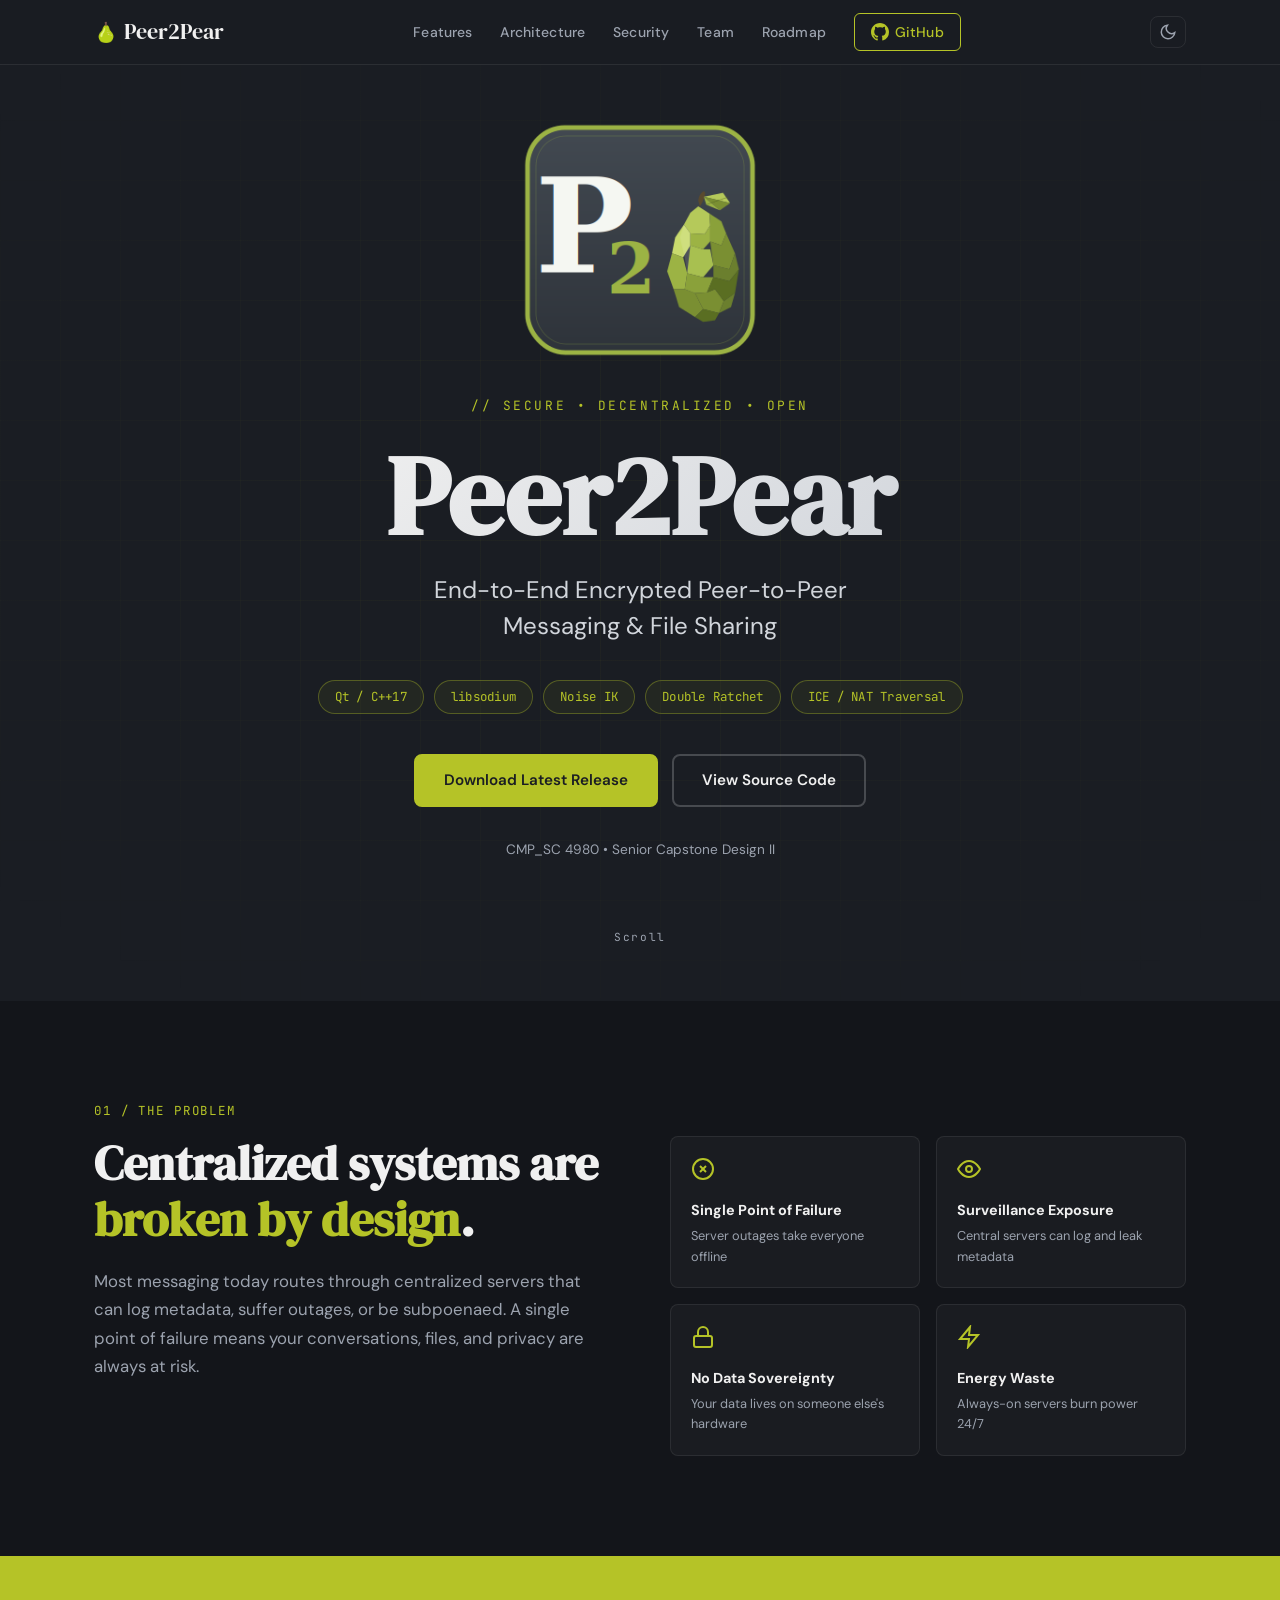
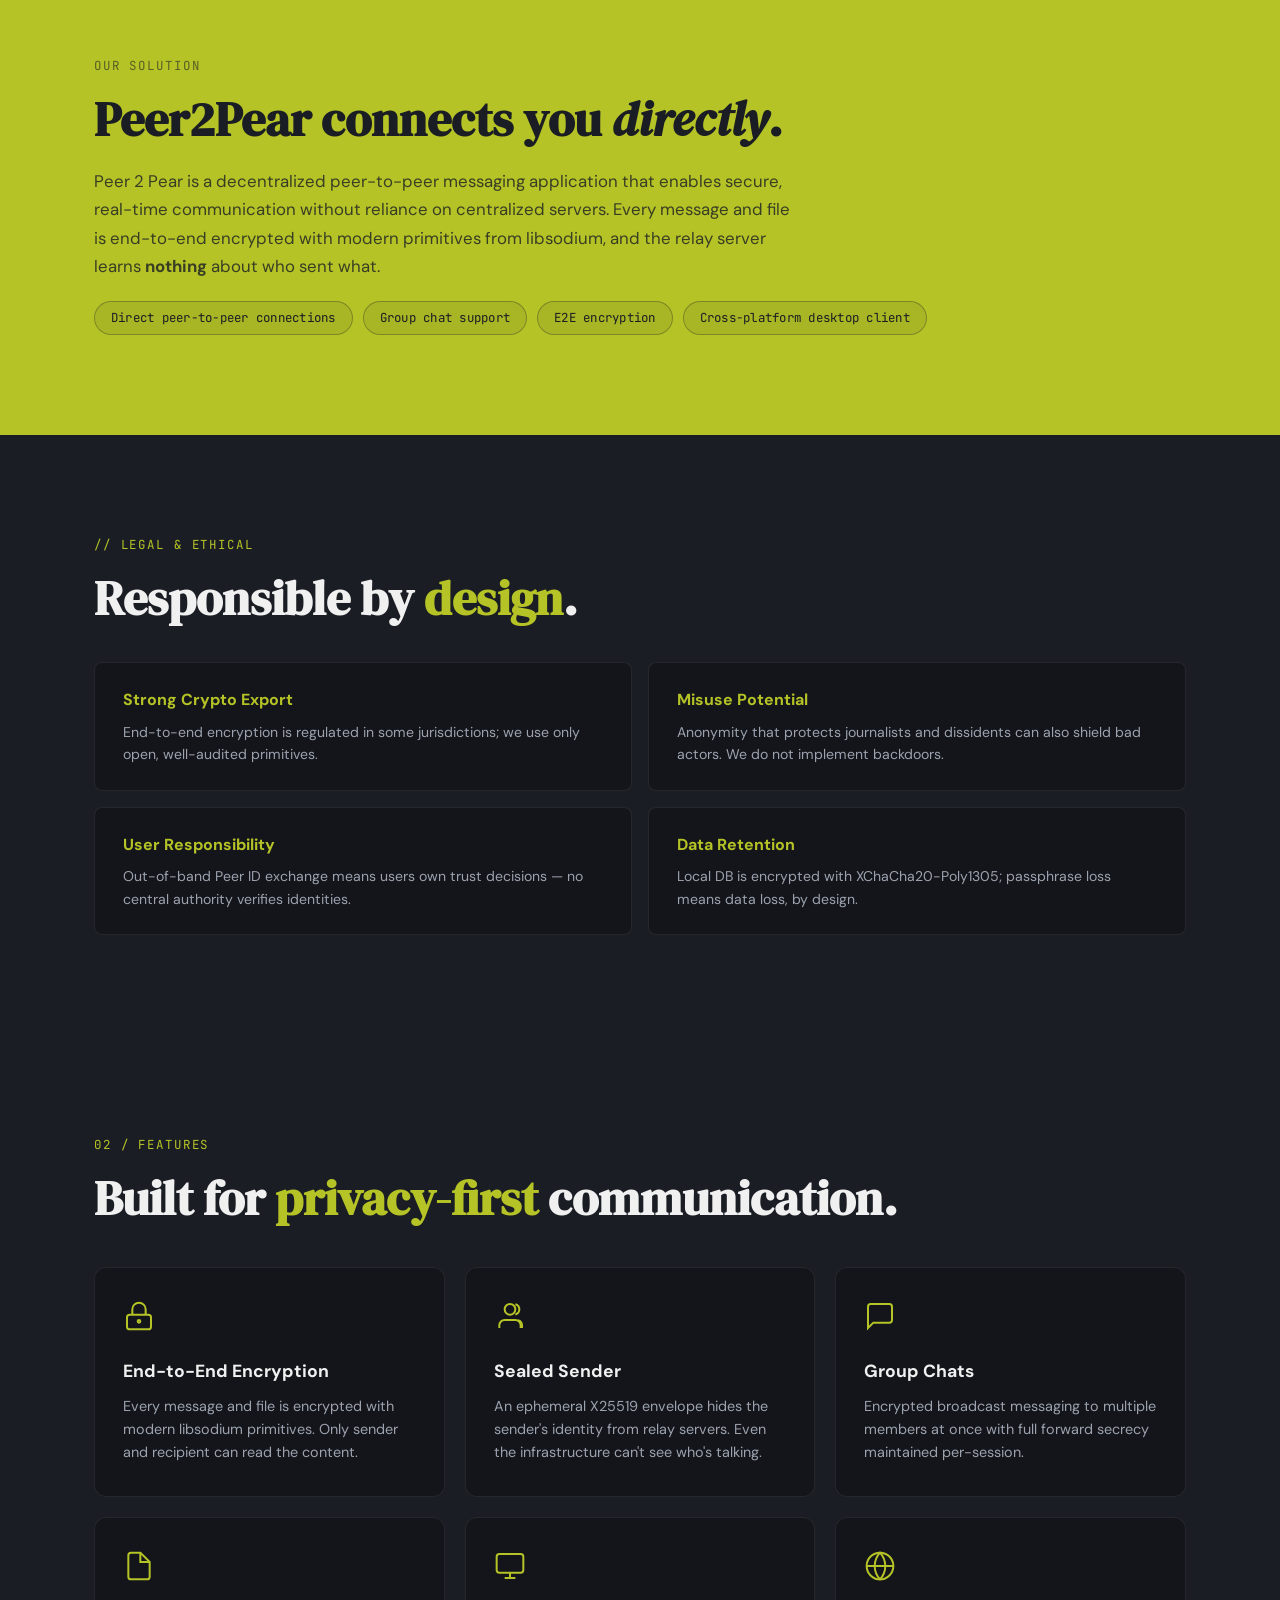
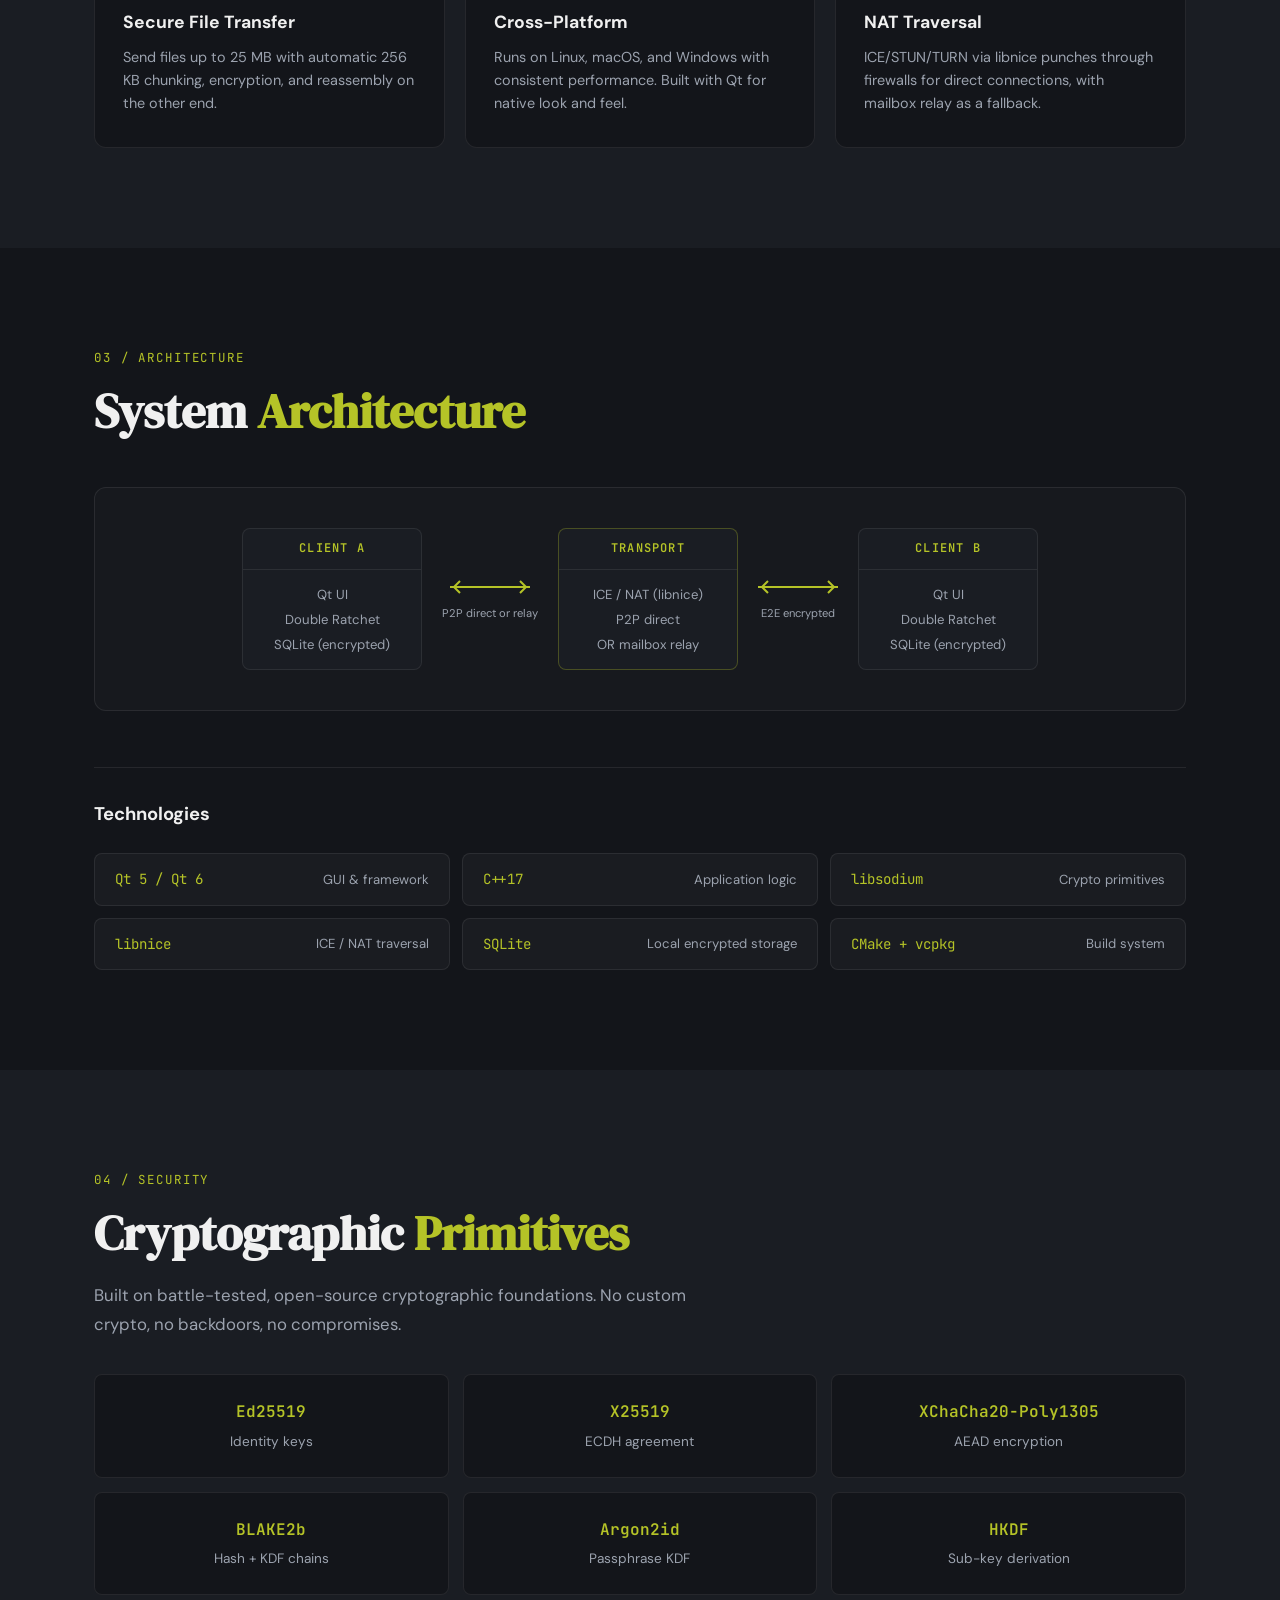
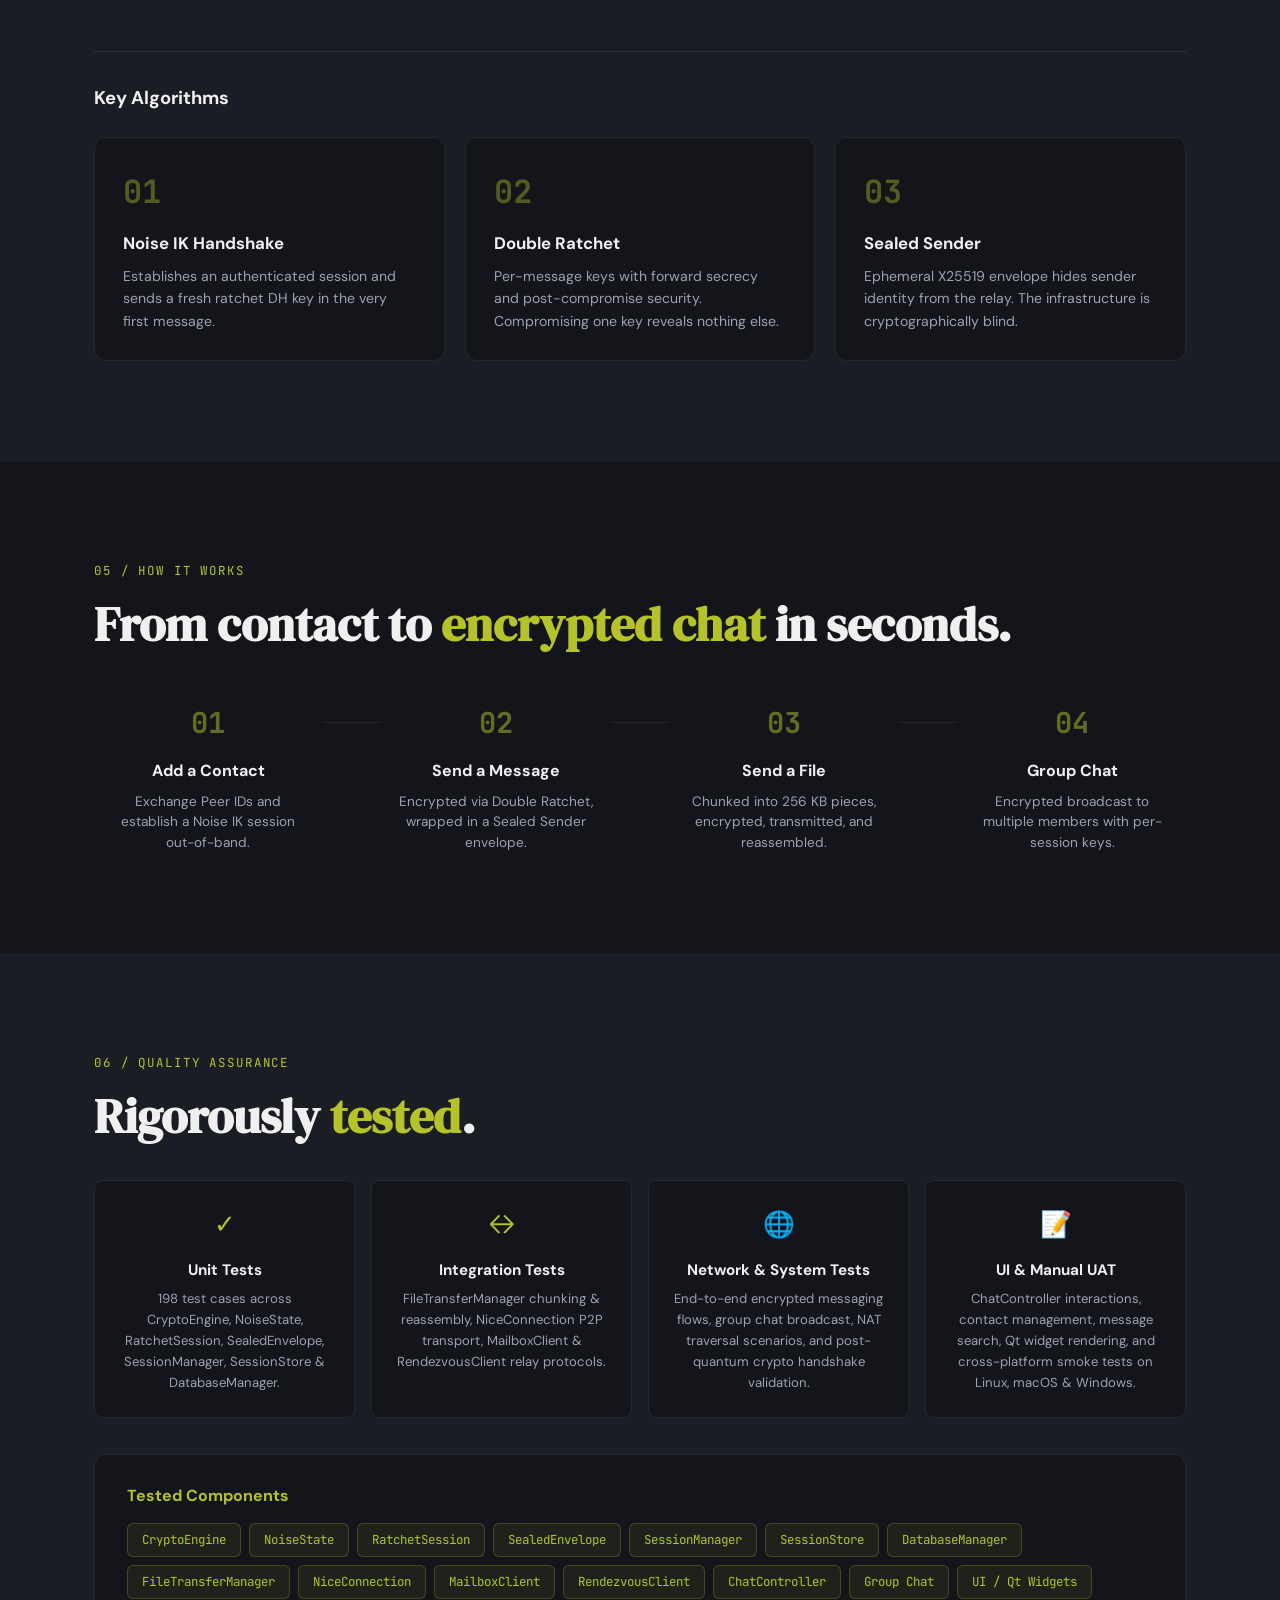
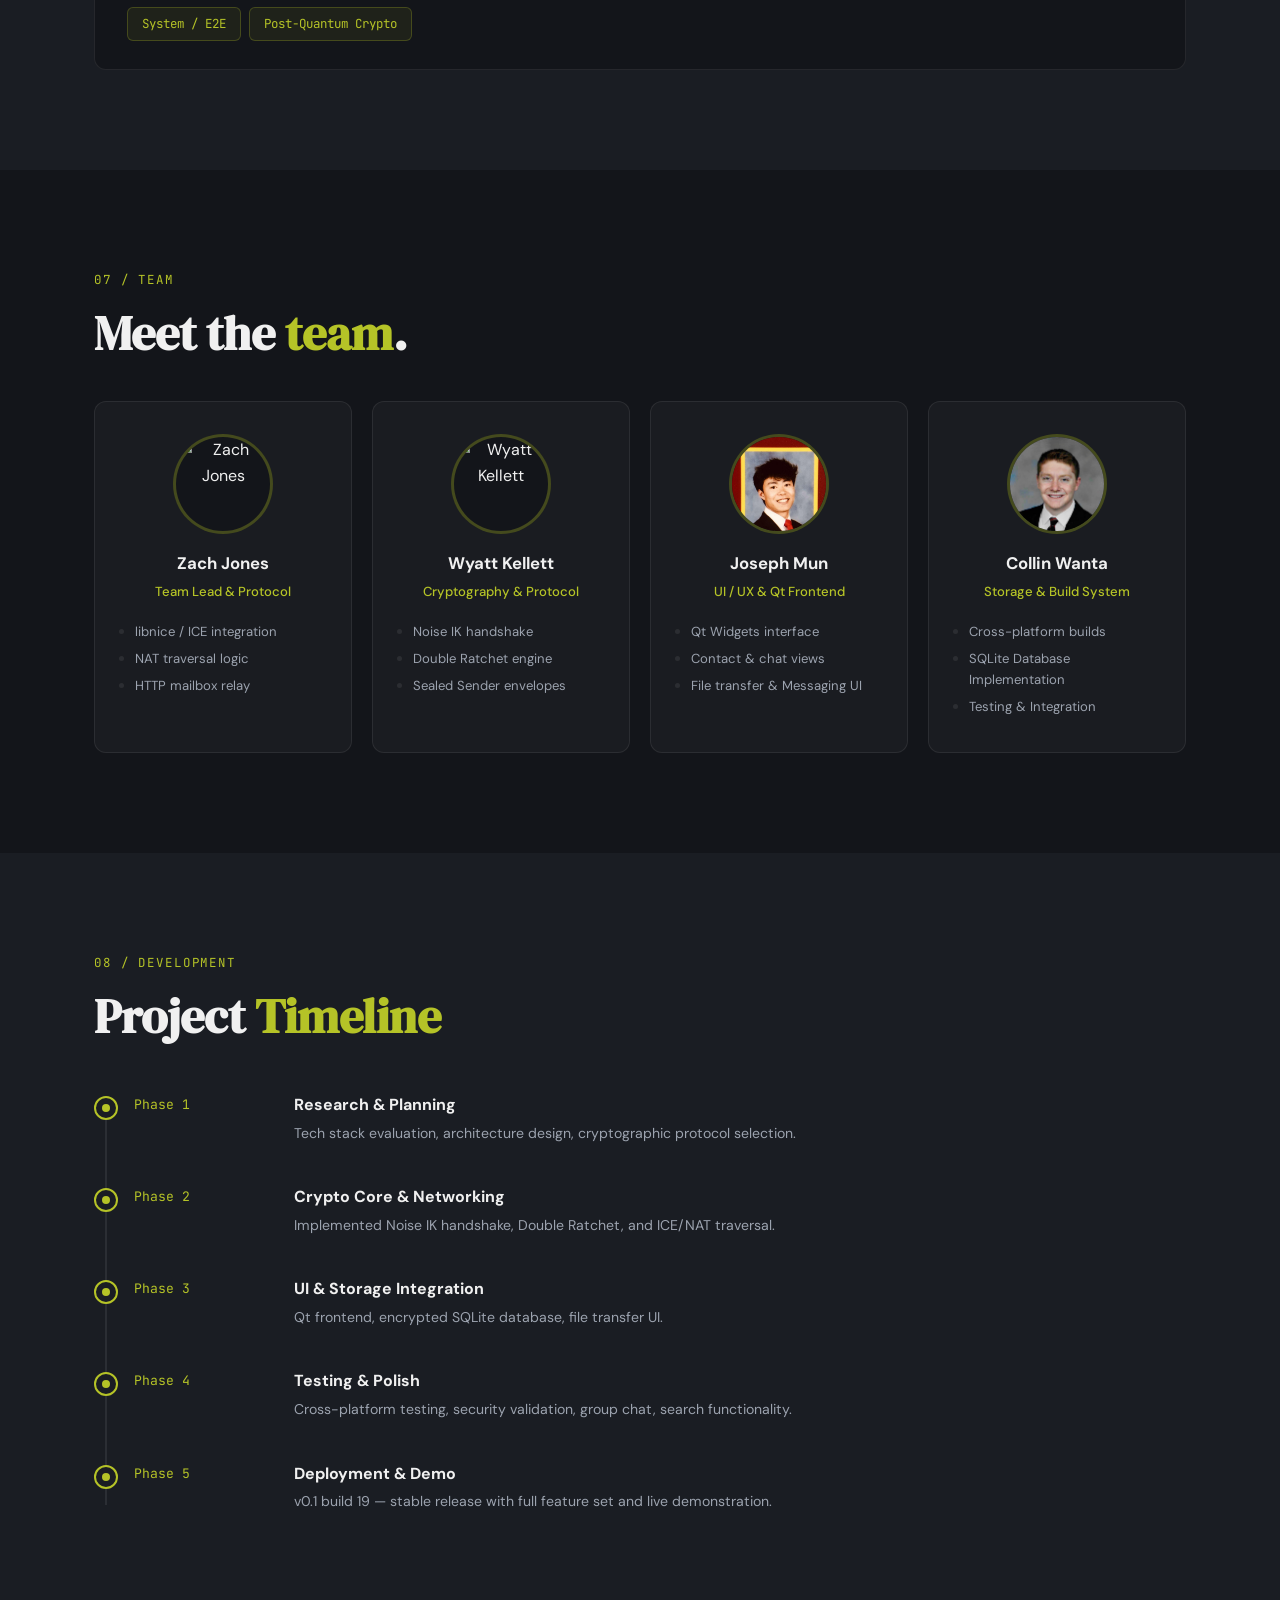
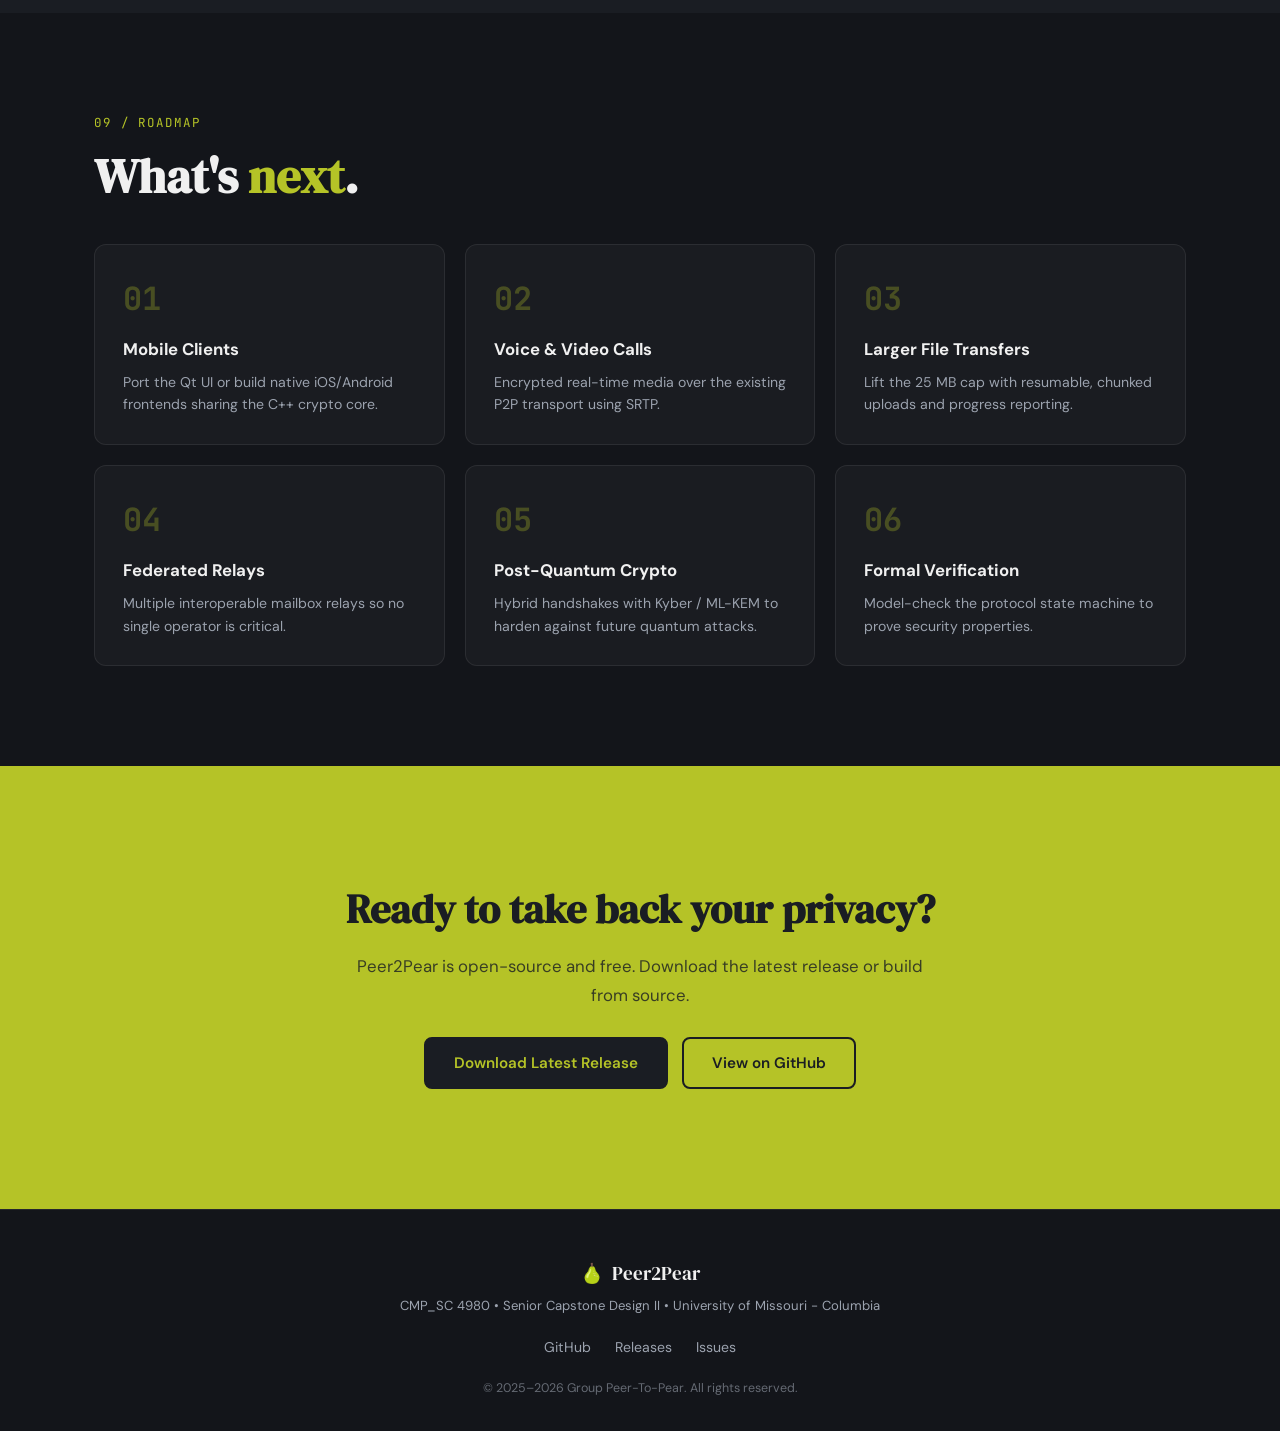
==== commit a083866c: "Merge pull request #1 from zjones2142/main Changes" ====
--- a/index.html
+++ b/index.html
@@ -4,6 +4,25 @@
   <meta charset="UTF-8">
   <meta name="viewport" content="width=device-width, initial-scale=1.0">
   <title>Peer2Pear - Encrypted P2P Messaging & File Sharing</title>
+  <meta name="description" content="Peer2Pear is an end-to-end encrypted peer-to-peer messaging and file sharing app built with Qt and C++17. Decentralized, open-source, and privacy-first.">
+  <meta name="keywords" content="peer-to-peer, encrypted messaging, file sharing, P2P, libsodium, end-to-end encryption, open source">
+  <meta name="author" content="Zach Jones, Wyatt Kellett, Joseph Mun, Collin Wanta">
+  <!-- Open Graph -->
+  <meta property="og:title" content="Peer2Pear - Encrypted P2P Messaging & File Sharing">
+  <meta property="og:description" content="Decentralized, end-to-end encrypted messaging and file sharing. No central servers. No metadata logging. Open source.">
+  <meta property="og:image" content="images/peer2pear_icon_1024.png">
+  <meta property="og:type" content="website">
+  <!-- Twitter Card -->
+  <meta name="twitter:card" content="summary">
+  <meta name="twitter:title" content="Peer2Pear - Encrypted P2P Messaging & File Sharing">
+  <meta name="twitter:description" content="Decentralized, end-to-end encrypted messaging and file sharing. No central servers. No metadata logging. Open source.">
+  <meta name="twitter:image" content="images/peer2pear_icon_1024.png">
+  <!-- Favicons -->
+  <link rel="icon" type="image/x-icon" href="favicon.ico">
+  <link rel="icon" type="image/png" sizes="256x256" href="images/peer2pear_icon_256.png">
+  <link rel="apple-touch-icon" sizes="1024x1024" href="images/peer2pear_icon_1024.png">
+  <link rel="apple-touch-icon" sizes="512x512" href="images/peer2pear_icon_512.png">
+  <link rel="apple-touch-icon" sizes="256x256" href="images/peer2pear_icon_256.png">
   <link rel="preconnect" href="https://fonts.googleapis.com">
   <link rel="preconnect" href="https://fonts.gstatic.com" crossorigin>
   <link href="https://fonts.googleapis.com/css2?family=DM+Sans:ital,wght@0,400;0,500;0,700&family=DM+Serif+Display&family=JetBrains+Mono:wght@400;500&display=swap" rel="stylesheet">
@@ -14,8 +33,8 @@
   <!-- Navigation -->
   <nav class="nav" id="nav">
     <div class="nav-inner">
-      <a href="#hero" class="nav-logo">
-        <span class="logo-icon">&#x1F350;</span> Peer2Pear
+      <a href="#hero" class="nav-logo" onclick="window.scrollTo({top:0,behavior:'smooth'});return false;">
+        <span class="logo-pear">&#x1F350;</span> Peer2Pear
       </a>
       <div class="nav-links" id="navLinks">
         <a href="#features">Features</a>
@@ -28,6 +47,10 @@
           GitHub
         </a>
       </div>
+      <button class="theme-toggle" id="themeToggle" aria-label="Toggle theme">
+        <svg class="theme-icon sun" width="18" height="18" viewBox="0 0 24 24" fill="none" stroke="currentColor" stroke-width="2"><circle cx="12" cy="12" r="5"/><line x1="12" y1="1" x2="12" y2="3"/><line x1="12" y1="21" x2="12" y2="23"/><line x1="4.22" y1="4.22" x2="5.64" y2="5.64"/><line x1="18.36" y1="18.36" x2="19.78" y2="19.78"/><line x1="1" y1="12" x2="3" y2="12"/><line x1="21" y1="12" x2="23" y2="12"/><line x1="4.22" y1="19.78" x2="5.64" y2="18.36"/><line x1="18.36" y1="5.64" x2="19.78" y2="4.22"/></svg>
+        <svg class="theme-icon moon" width="18" height="18" viewBox="0 0 24 24" fill="none" stroke="currentColor" stroke-width="2"><path d="M21 12.79A9 9 0 1111.21 3 7 7 0 0021 12.79z"/></svg>
+      </button>
       <button class="nav-toggle" id="navToggle" aria-label="Toggle menu">
         <span></span><span></span><span></span>
       </button>
@@ -38,6 +61,7 @@
   <section class="hero" id="hero">
     <div class="hero-bg-grid"></div>
     <div class="container hero-content">
+      <img src="images/peer2pear_icon_256.png" alt="Peer2Pear Logo" class="hero-logo">
       <p class="hero-tag">// SECURE &bull; DECENTRALIZED &bull; OPEN</p>
       <h1 class="hero-title">Peer2Pear</h1>
       <p class="hero-subtitle">End-to-End Encrypted Peer-to-Peer<br>Messaging & File Sharing</p>
@@ -49,17 +73,17 @@
         <span class="pill">ICE / NAT Traversal</span>
       </div>
       <div class="hero-actions">
-        <a href="https://github.com/zjones2142/Peer2Pear/releases" target="_blank" class="btn btn-primary">Download Latest Release</a>
+        <a href="https://github.com/zjones2142/Peer2Pear/releases/latest" target="_blank" class="btn btn-primary" id="heroDownloadBtn">Download Latest Release</a>
         <a href="https://github.com/zjones2142/Peer2Pear" target="_blank" class="btn btn-outline">View Source Code</a>
       </div>
       <p class="hero-caption">CMP_SC 4980 &bull; Senior Capstone Design II</p>
     </div>
     <div class="hero-scroll-hint">
       <span>Scroll</span>
-      <svg width="16" height="24" viewBox="0 0 16 24" fill="none" stroke="currentColor" stroke-width="1.5">
-        <rect x="1" y="1" width="14" height="22" rx="7"/>
-        <line x1="8" y1="6" x2="8" y2="10" class="scroll-dot"/>
-      </svg>
+      <div class="scroll-chevrons">
+        <svg width="20" height="10" viewBox="0 0 20 10" fill="none" stroke="currentColor" stroke-width="1.5" stroke-linecap="round" stroke-linejoin="round"><polyline points="2,2 10,8 18,2"/></svg>
+        <svg width="20" height="10" viewBox="0 0 20 10" fill="none" stroke="currentColor" stroke-width="1.5" stroke-linecap="round" stroke-linejoin="round"><polyline points="2,2 10,8 18,2"/></svg>
+      </div>
     </div>
   </section>
 
@@ -374,37 +398,45 @@
       <div class="testing-grid">
         <div class="test-card">
           <div class="test-icon">&#10003;</div>
-          <h4>Unit Tests (Core Messaging Logic)</h4>
-          <p>Crypto wrappers, ratchet state transitions, serialization round-trips.</p>
+          <h4>Unit Tests</h4>
+          <p>198 test cases across CryptoEngine, NoiseState, RatchetSession, SealedEnvelope, SessionManager, SessionStore &amp; DatabaseManager.</p>
         </div>
         <div class="test-card">
           <div class="test-icon">&#8596;</div>
-          <h4>Integration Tests (P2P Connectivity)</h4>
-          <p>Full handshake &rarr; encrypt &rarr; relay &rarr; decrypt cycles between two clients.</p>
+          <h4>Integration Tests</h4>
+          <p>FileTransferManager chunking &amp; reassembly, NiceConnection P2P transport, MailboxClient &amp; RendezvousClient relay protocols.</p>
         </div>
         <div class="test-card">
-          <div class="test-icon">&#9889;</div>
-          <h4>Network Tests</h4>
-          <p>Direct P2P connections, NAT traversal scenarios, mailbox relay fallback.</p>
+          <div class="test-icon">&#127760;</div>
+          <h4>Network &amp; System Tests</h4>
+          <p>End-to-end encrypted messaging flows, group chat broadcast, NAT traversal scenarios, and post-quantum crypto handshake validation.</p>
         </div>
         <div class="test-card">
-          <div class="test-icon">&#128100;</div>
-          <h4>Manual / UAT</h4>
-          <p>End-to-end smoke tests across Linux, macOS, and Windows builds.</p>
-        </div>
-      </div>
-      <div class="focus-areas">
-        <h4>Focus Areas</h4>
-        <ul>
-          <li>Cryptographic correctness vs reference test vectors</li>
-          <li>Forward secrecy after key compromise</li>
-          <li>Out-of-order and dropped message handling</li>
-          <li>File chunking & reassembly integrity</li>
-          <li>Cross-platform build verification</li>
-          <li>Memory safety</li>
-          <li>In memory testing of SQLite databases</li>
-          <li>Stress testing with multiple peers</li>
-        </ul>
+          <div class="test-icon">&#128221;</div>
+          <h4>UI &amp; Manual UAT</h4>
+          <p>ChatController interactions, contact management, message search, Qt widget rendering, and cross-platform smoke tests on Linux, macOS &amp; Windows.</p>
+        </div>
+      </div>
+      <div class="testing-components">
+        <h4>Tested Components</h4>
+        <div class="component-tags">
+          <span class="component-tag">CryptoEngine</span>
+          <span class="component-tag">NoiseState</span>
+          <span class="component-tag">RatchetSession</span>
+          <span class="component-tag">SealedEnvelope</span>
+          <span class="component-tag">SessionManager</span>
+          <span class="component-tag">SessionStore</span>
+          <span class="component-tag">DatabaseManager</span>
+          <span class="component-tag">FileTransferManager</span>
+          <span class="component-tag">NiceConnection</span>
+          <span class="component-tag">MailboxClient</span>
+          <span class="component-tag">RendezvousClient</span>
+          <span class="component-tag">ChatController</span>
+          <span class="component-tag">Group Chat</span>
+          <span class="component-tag">UI / Qt Widgets</span>
+          <span class="component-tag">System / E2E</span>
+          <span class="component-tag">Post-Quantum Crypto</span>
+        </div>
       </div>
     </div>
   </section>
@@ -416,7 +448,7 @@
       <h2 class="section-title">Meet the <span class="accent">team</span>.</h2>
       <div class="team-grid">
         <div class="team-card">
-          <img class="team-photo" src="images/wyatt.jpg" alt="Zach Jones">
+          <img class="team-photo" src="images/zach.jpg" alt="Zach Jones">
           <h4>Zach Jones</h4>
           <p class="team-role">Team Lead & Protocol</p>
           <ul>
@@ -426,7 +458,7 @@
           </ul>
         </div>
         <div class="team-card">
-          <img class="team-photo" src="images/collin.png" alt="Wyatt Kellett">
+          <img class="team-photo" src="images/wyatt.png" alt="Wyatt Kellett">
           <h4>Wyatt Kellett</h4>
           <p class="team-role">Cryptography & Protocol</p>
           <ul>
@@ -446,7 +478,7 @@
           </ul>
         </div>
         <div class="team-card">
-          <img class="team-photo" src="images/zach.png" alt="Collin Wanta">
+          <img class="team-photo" src="images/collin.png" alt="Collin Wanta">
           <h4>Collin Wanta</h4>
           <p class="team-role">Storage & Build System</p>
           <ul>
@@ -555,7 +587,7 @@
       <h2 class="section-title dark">Ready to take back your privacy?</h2>
       <p class="section-text dark">Peer2Pear is open-source and free. Download the latest release or build from source.</p>
       <div class="cta-buttons">
-        <a href="https://github.com/zjones2142/Peer2Pear/releases" target="_blank" class="btn btn-dark">Download v0.1</a>
+        <a href="https://github.com/zjones2142/Peer2Pear/releases/latest" target="_blank" class="btn btn-dark" id="ctaDownloadBtn">Download Latest Release</a>
         <a href="https://github.com/zjones2142/Peer2Pear" target="_blank" class="btn btn-dark-outline">View on GitHub</a>
       </div>
     </div>
@@ -565,7 +597,9 @@
   <footer class="footer">
     <div class="container footer-inner">
       <div class="footer-brand">
-        <span class="logo-icon">&#x1F350;</span> Peer2Pear
+        <a href="#hero" class="footer-logo-link" onclick="window.scrollTo({top:0,behavior:'smooth'});return false;">
+          <span class="logo-pear">&#x1F350;</span> Peer2Pear
+        </a>
         <p>CMP_SC 4980 &bull; Senior Capstone Design II &bull; University of Missouri - Columbia</p>
       </div>
       <div class="footer-links">
--- a/style.css
+++ b/style.css
@@ -10,12 +10,30 @@
   --gray: #9ca3af;
   --gray-light: #d1d5db;
   --border: rgba(255, 255, 255, 0.08);
+  --nav-bg: rgba(26, 29, 35, 0.85);
+  --nav-bg-scroll: rgba(19, 21, 26, 0.95);
   --font-body: 'DM Sans', sans-serif;
   --font-display: 'DM Serif Display', serif;
   --font-mono: 'JetBrains Mono', monospace;
   --container: 1140px;
   --radius: 12px;
   --radius-sm: 8px;
+}
+
+/* === Light Theme === */
+[data-theme="light"] {
+  --bg: #f5f5f5;
+  --bg-dark: #e8e8e8;
+  --bg-card: #ffffff;
+  --white: #1a1d23;
+  --gray: #555d6b;
+  --gray-light: #3a3f4a;
+  --border: rgba(0, 0, 0, 0.1);
+  --nav-bg: rgba(245, 245, 245, 0.9);
+  --nav-bg-scroll: rgba(232, 232, 232, 0.95);
+  --lime: #7a8a10;
+  --lime-dim: rgba(122, 138, 16, 0.12);
+  --lime-dark: #5c6a08;
 }
 
 /* === Reset === */
@@ -38,7 +56,7 @@
 /* === Navigation === */
 .nav {
   position: fixed; top: 0; left: 0; right: 0; z-index: 100;
-  background: rgba(26, 29, 35, 0.85);
+  background: var(--nav-bg);
   backdrop-filter: blur(20px);
   border-bottom: 1px solid var(--border);
   transition: background 0.3s;
@@ -52,7 +70,7 @@
   font-family: var(--font-display); font-size: 1.35rem;
   display: flex; align-items: center; gap: 6px;
 }
-.logo-icon { font-size: 1.3rem; }
+.nav-logo-img { width: 24px; height: 24px; border-radius: 4px; }
 .nav-links { display: flex; align-items: center; gap: 28px; }
 .nav-links a {
   font-size: 0.875rem; font-weight: 500; color: var(--gray);
@@ -66,6 +84,18 @@
   font-weight: 500; transition: all 0.2s;
 }
 .nav-btn:hover { background: var(--lime); color: var(--bg) !important; }
+/* === Theme Toggle === */
+.theme-toggle {
+  background: none; border: 1px solid var(--border); border-radius: 8px;
+  cursor: pointer; padding: 6px 8px; color: var(--gray);
+  display: flex; align-items: center; transition: all 0.2s;
+}
+.theme-toggle:hover { color: var(--white); border-color: var(--lime); }
+.theme-icon.sun { display: none; }
+.theme-icon.moon { display: block; }
+[data-theme="light"] .theme-icon.sun { display: block; }
+[data-theme="light"] .theme-icon.moon { display: none; }
+
 .nav-toggle { display: none; background: none; border: none; cursor: pointer; padding: 4px; }
 .nav-toggle span {
   display: block; width: 22px; height: 2px; background: var(--white);
@@ -88,6 +118,8 @@
   mask-image: radial-gradient(ellipse 70% 60% at 50% 50%, black 20%, transparent 100%);
 }
 .hero-content { text-align: center; position: relative; z-index: 1; }
+.hero-logo { width: 240px; height: 240px; border-radius: 36px; margin: 0 auto 36px; display: block; }
+.logo-pear { font-size: 1.2rem; }
 .hero-tag {
   font-family: var(--font-mono); font-size: 0.8rem;
   color: var(--lime); letter-spacing: 0.2em; margin-bottom: 24px;
@@ -111,16 +143,21 @@
   background: rgba(181, 195, 39, 0.06);
 }
 .hero-actions { display: flex; gap: 14px; justify-content: center; flex-wrap: wrap; margin-bottom: 32px; }
-.hero-caption { font-size: 0.85rem; color: var(--gray); }
+.hero-caption { font-size: 0.85rem; color: var(--gray); margin-bottom: 60px; }
 .hero-scroll-hint {
   position: absolute; bottom: 32px; left: 50%; transform: translateX(-50%);
-  display: flex; flex-direction: column; align-items: center; gap: 8px;
-  color: var(--gray); font-size: 0.75rem; letter-spacing: 0.1em;
-  animation: float 2.5s ease-in-out infinite;
-}
-.scroll-dot { animation: scrollDot 2s ease-in-out infinite; }
-@keyframes float { 0%, 100% { transform: translateX(-50%) translateY(0); } 50% { transform: translateX(-50%) translateY(6px); } }
-@keyframes scrollDot { 0%, 100% { opacity: 0; transform: translateY(0); } 50% { opacity: 1; transform: translateY(3px); } }
+  display: flex; flex-direction: column; align-items: center; gap: 6px;
+  font-family: 'JetBrains Mono', monospace; font-size: 0.7rem; color: var(--gray); letter-spacing: 0.15em;
+}
+.scroll-chevrons { display: flex; flex-direction: column; align-items: center; }
+.scroll-chevrons svg { color: var(--lime); opacity: 0; animation: chevronPulse 2s ease-in-out infinite; }
+.scroll-chevrons svg:nth-child(1) { animation-delay: 0s; }
+.scroll-chevrons svg:nth-child(2) { animation-delay: 0.3s; margin-top: -4px; }
+@keyframes chevronPulse {
+  0% { opacity: 0; transform: translateY(-4px); }
+  40% { opacity: 1; transform: translateY(0); }
+  80%, 100% { opacity: 0; transform: translateY(4px); }
+}
 
 /* === Buttons === */
 .btn {
@@ -277,17 +314,19 @@
 .test-icon { font-size: 1.6rem; margin-bottom: 12px; display: block; color: var(--lime); }
 .test-card h4 { font-size: 0.95rem; margin-bottom: 6px; }
 .test-card p { font-size: 0.82rem; color: var(--gray); }
-.focus-areas {
+.testing-components {
   margin-top: 36px; padding: 28px 32px;
   background: var(--bg-dark); border: 1px solid var(--border);
   border-radius: var(--radius);
 }
-.focus-areas h4 { font-size: 1rem; margin-bottom: 14px; color: var(--lime); }
-.focus-areas ul { display: grid; grid-template-columns: 1fr 1fr; gap: 8px 32px; }
-.focus-areas li {
-  font-size: 0.88rem; color: var(--gray); padding-left: 20px; position: relative;
-}
-.focus-areas li::before { content: ''; position: absolute; left: 0; top: 8px; width: 6px; height: 6px; background: var(--lime); border-radius: 50%; }
+.testing-components h4 { font-size: 1rem; margin-bottom: 14px; color: var(--lime); }
+.component-tags { display: flex; flex-wrap: wrap; gap: 8px; }
+.component-tag {
+  font-family: 'JetBrains Mono', monospace; font-size: 0.78rem;
+  padding: 6px 14px; border-radius: 6px;
+  background: rgba(181, 195, 39, 0.08); border: 1px solid rgba(181, 195, 39, 0.25);
+  color: var(--lime); white-space: nowrap;
+}
 
 /* === Team === */
 .team-grid { display: grid; grid-template-columns: repeat(4, 1fr); gap: 20px; margin-top: 40px; }
@@ -370,6 +409,9 @@
 }
 .footer-inner { text-align: center; }
 .footer-brand { font-family: var(--font-display); font-size: 1.2rem; margin-bottom: 4px; }
+.footer-logo-link { display: inline-flex; align-items: center; gap: 8px; transition: opacity 0.2s; }
+.footer-logo-link:hover { opacity: 0.8; }
+.footer-logo-img { width: 24px; height: 24px; border-radius: 4px; }
 .footer-brand p { font-size: 0.82rem; color: var(--gray); margin-top: 6px; font-family: var(--font-body); }
 .footer-links { display: flex; gap: 24px; justify-content: center; margin: 20px 0; }
 .footer-links a { font-size: 0.88rem; color: var(--gray); transition: color 0.2s; }
@@ -383,7 +425,7 @@
   .testing-grid { grid-template-columns: repeat(2, 1fr); }
   .tech-grid { grid-template-columns: repeat(2, 1fr); }
   .two-col { grid-template-columns: 1fr; gap: 40px; }
-  .focus-areas ul { grid-template-columns: 1fr; }
+  .component-tags { gap: 6px; }
 }
 
 @media (max-width: 768px) {
@@ -404,9 +446,55 @@
   .arch-diagram { flex-direction: column; }
   .arch-arrow svg { transform: rotate(90deg); }
   .section { padding: 64px 0; }
-  .hero { padding: 100px 24px 60px; }
+  .hero { padding: 100px 24px 80px; }
+  .hero-logo { width: 180px; height: 180px; border-radius: 28px; margin-bottom: 28px; }
+  .hero-caption { margin-bottom: 48px; }
+  .hero-scroll-hint { bottom: 20px; }
   .problem-cards { grid-template-columns: 1fr; }
 }
+
+/* === Light Theme Overrides === */
+[data-theme="light"] body { background: var(--bg); color: var(--white); }
+[data-theme="light"] .hero-title {
+  background: linear-gradient(135deg, #1a1d23 0%, #3a3f4a 100%);
+  -webkit-background-clip: text; -webkit-text-fill-color: transparent; background-clip: text;
+}
+[data-theme="light"] .hero-bg-grid {
+  background-image:
+    linear-gradient(rgba(122, 138, 16, 0.06) 1px, transparent 1px),
+    linear-gradient(90deg, rgba(122, 138, 16, 0.06) 1px, transparent 1px);
+}
+[data-theme="light"] .section-dark { background: var(--bg-dark); }
+[data-theme="light"] .section-lime { background: var(--lime); }
+[data-theme="light"] .section-lime .section-label.dark { color: #1a1d23; }
+[data-theme="light"] .section-lime .section-title.dark { color: #1a1d23; }
+[data-theme="light"] .section-lime .section-text.dark { color: #1a1d23; }
+[data-theme="light"] .section-lime .pill-dark { border-color: rgba(26, 29, 35, 0.3); color: #1a1d23; }
+[data-theme="light"] .section-lime .btn-dark { background: #1a1d23; color: var(--lime); }
+[data-theme="light"] .section-lime .btn-dark-outline { border-color: rgba(26, 29, 35, 0.3); color: #1a1d23; }
+[data-theme="light"] .feature-card { background: var(--bg-card); border-color: var(--border); }
+[data-theme="light"] .crypto-card { background: var(--bg-card); }
+[data-theme="light"] .algo-card { background: var(--bg-card); }
+[data-theme="light"] .test-card { background: var(--bg-card); }
+[data-theme="light"] .testing-components { background: var(--bg-card); }
+[data-theme="light"] .component-tag { background: rgba(122, 138, 16, 0.08); border-color: rgba(122, 138, 16, 0.3); }
+[data-theme="light"] .pill { border-color: rgba(122, 138, 16, 0.4); color: var(--lime); background: rgba(122, 138, 16, 0.08); }
+[data-theme="light"] .btn-outline { border-color: rgba(0,0,0,0.2); color: var(--white); }
+[data-theme="light"] .btn-outline:hover { border-color: var(--white); background: rgba(0,0,0,0.03); }
+[data-theme="light"] .nav-links a { color: var(--gray); }
+[data-theme="light"] .nav-links a:hover { color: var(--white); }
+[data-theme="light"] .nav-btn { border-color: var(--lime); color: var(--lime) !important; }
+[data-theme="light"] .nav-btn:hover { background: var(--lime); color: #fff !important; }
+[data-theme="light"] .arch-diagram { background: rgba(0,0,0,0.02); }
+[data-theme="light"] .arch-node { background: var(--bg-card); }
+[data-theme="light"] .tech-item { background: rgba(0,0,0,0.02); }
+[data-theme="light"] .problem-card { background: rgba(0,0,0,0.02); }
+[data-theme="light"] .ethics-card { background: var(--bg-card); }
+[data-theme="light"] .team-card { background: rgba(0,0,0,0.02); }
+[data-theme="light"] .future-card { background: rgba(0,0,0,0.02); }
+[data-theme="light"] .footer { background: var(--bg-dark); }
+[data-theme="light"] .hero-scroll-hint { color: var(--gray); }
+[data-theme="light"] .scroll-chevrons svg { color: var(--lime); }
 
 /* === Animations === */
 @media (prefers-reduced-motion: no-preference) {
